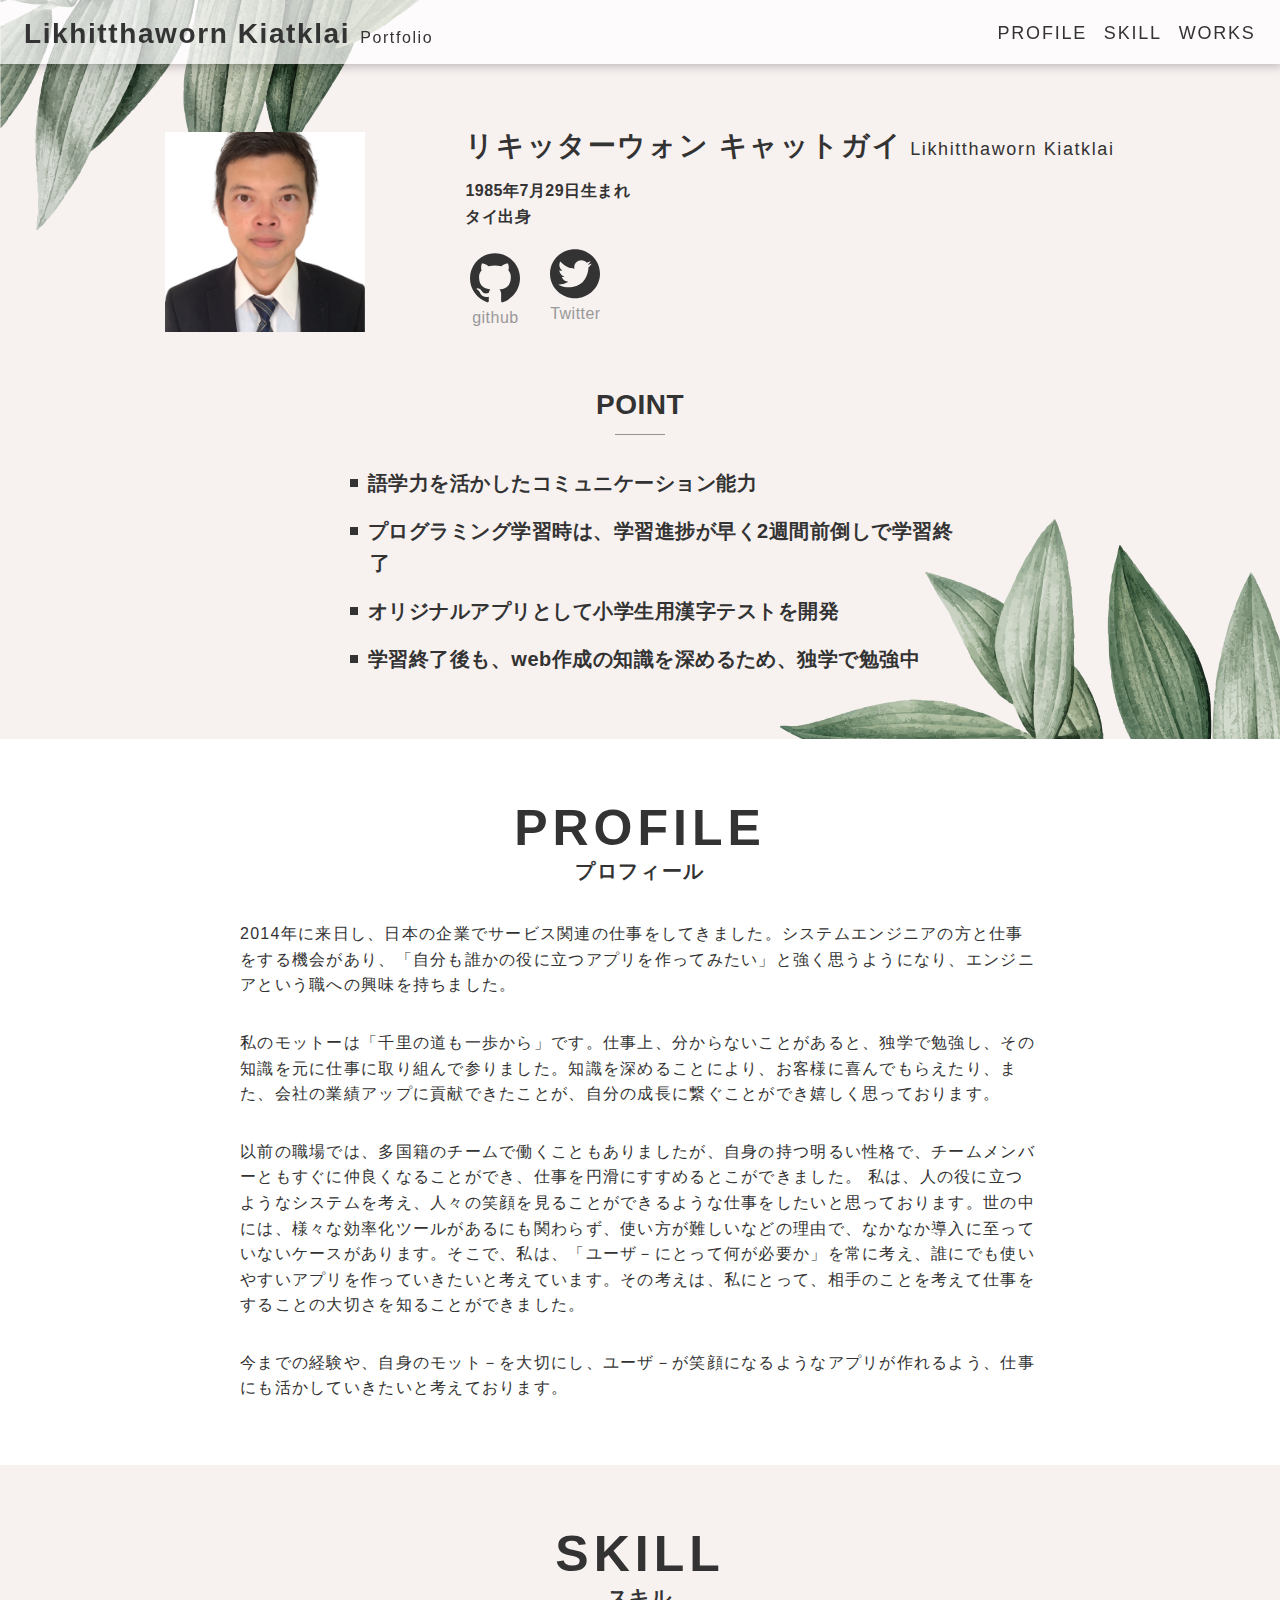
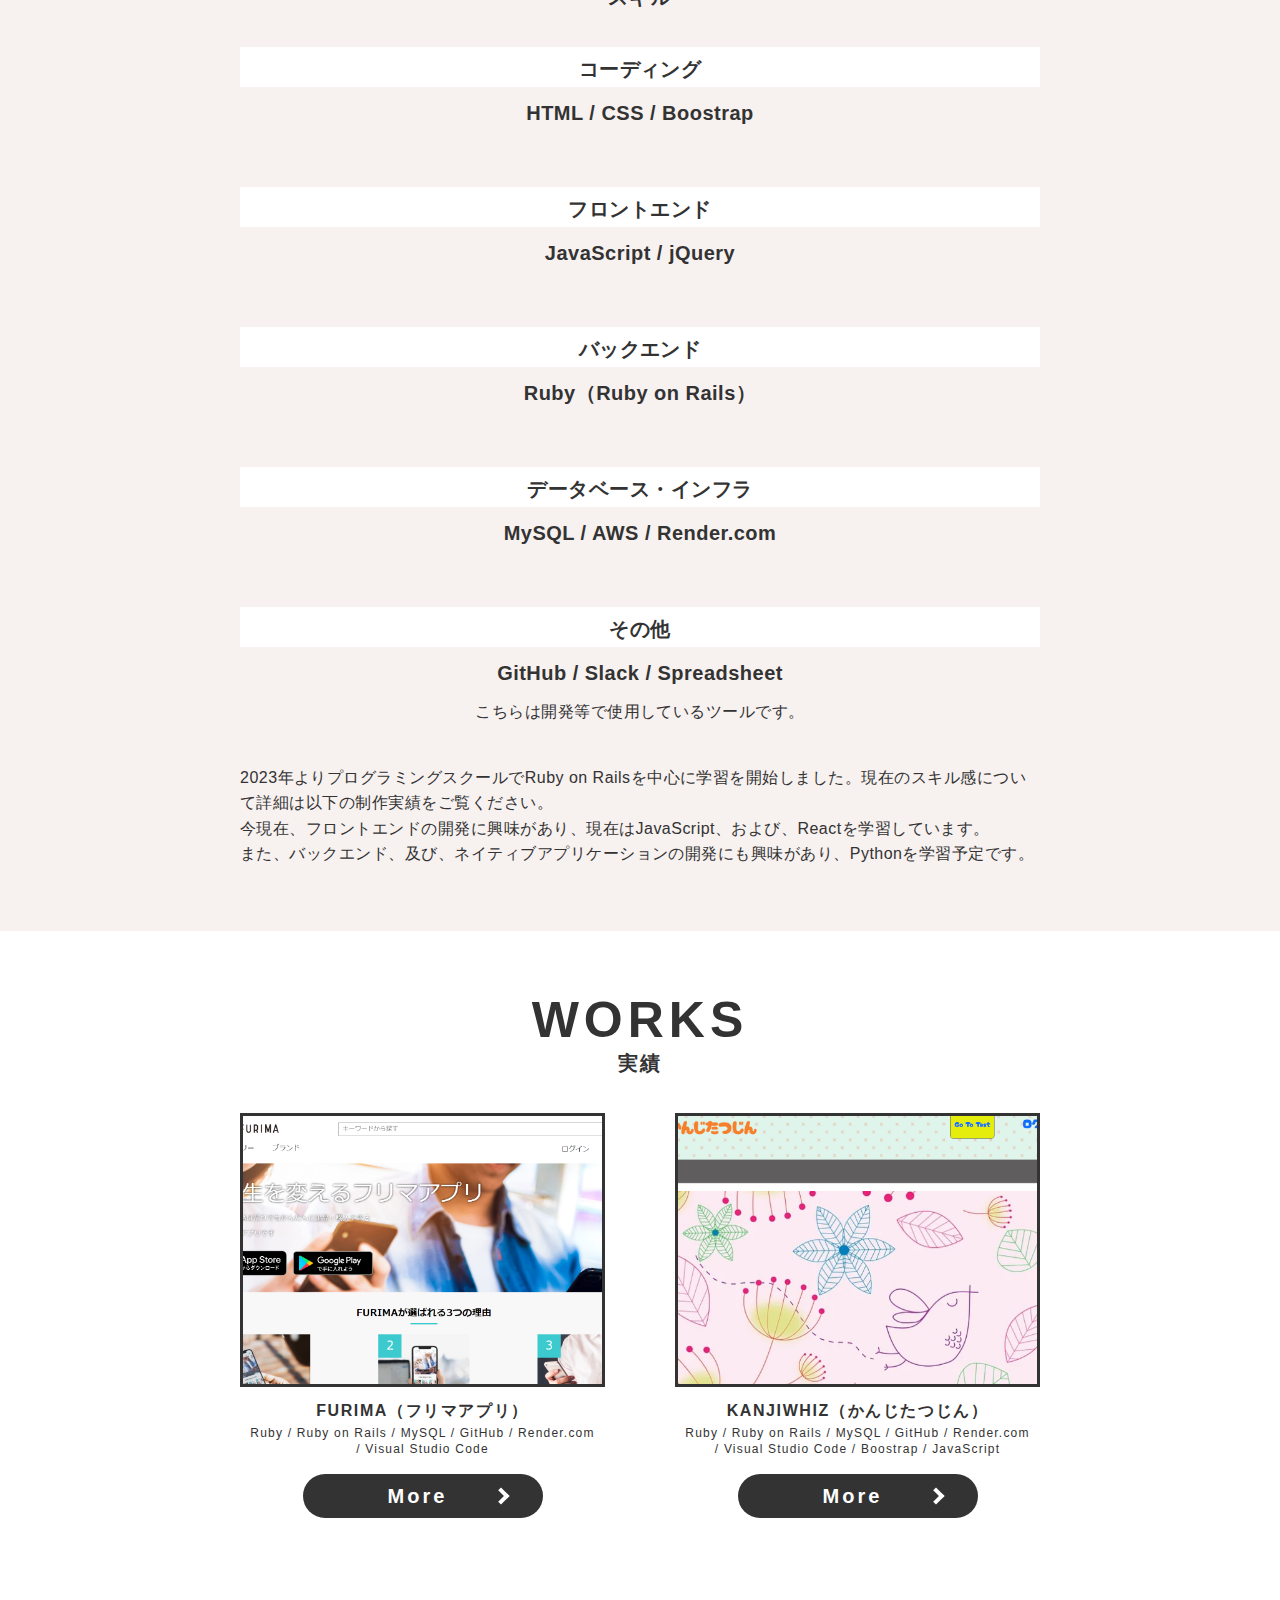
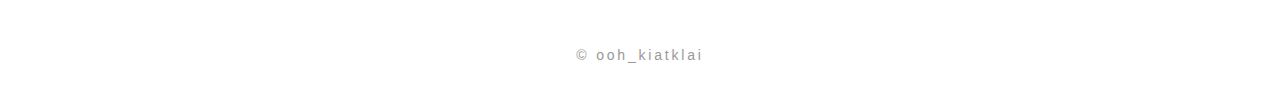
==== index.html @ 76242b97 "内容修正" ====
<!DOCTYPE html>
<html>
  <head>
    <meta charset="utf-8">
    <title>ポートフォリオサイト</title>
    <meta name="viewport" content="width=device-width, initial-scale=1.0">
    <link rel="stylesheet" href="css/style.css"/>
  </head>
  <body>
    <header id="header" class="header">
      <div class="header__logo">
          <h1>
            <a href="index.html">
              <span class="header__logo-title">Likhitthaworn Kiatklai</span>
              <span class="header__logo-sub">Portfolio</span>
            </a>
          </h1>
        </div>
        <div class="header__hamburger">
          <i></i>
        </div>
        <nav class="header__gnav">
          <ul class="header__gnav-list">
            <li class="header__gnav-item"><a href="#a-profile">PROFILE</a></li>
            <li class="header__gnav-item"><a href="#a-skill">SKILL</a></li>
            <li class="header__gnav-item"><a href="#a-works">WORKS</a></li>
          </ul>
        </nav>
    </header>
    <main>
      <div class="firstview firstview-bg">
        <div class="firstview__inner">
          <div class="firstview__main">
            <div class="firstview__main-pict obj-fit-img"> 
              <img src="./images/resumepic.JPG" height="650px">
            </div>
            <div class="firstview__info">
              <h2>
                <span class="firstview__info-name">リキッターウォン キャットガイ</span>
                <span class="firstview__info-name-sm">Likhitthaworn Kiatklai</span>
              </h2>
              <ul class="firstview__info-origin-list">
                <li class="firstview__info-origin-item">1985年7月29日生まれ</li>
                <li class="firstview__info-origin-item">タイ出身</li>
              </ul>
              <ul class="firstview__info-account-list">
                <li class="firstview__info-account-item">
                  <a href="https://github.com/kiatklai" target="_blank">
                    <img src="./images/icon-firstview-info-github.svg" class="firstview__info-account-pict">
                    <span  class="firstview__info-account-name">github</span>
                  </a>
                </li>
                <li class="firstview__info-account-item">
                  <a href="https://twitter.com/ooh_kiatklai" target="_blank">
                    <img src="./images/icon-firstview-info-twitter.svg" class="firstview__info-account-pict">
                    <span  class="firstview__info-account-name">Twitter</span>
                  </a>
                </li>
              </ul>
            </div>
          </div>
          <div class="firstview__point">
            <div class="firstview__point-heading">
              <h3>POINT</h3>
            </div>
            <ul class="firstview__point-list">
              <li class="firstview__point-item">語学力を活かしたコミュニケーション能力</li>
              <li class="firstview__point-item">プログラミング学習時は、学習進捗が早く2週間前倒しで学習終了</li>
              <li class="firstview__point-item">オリジナルアプリとして小学生用漢字テストを開発</li>
              <li class="firstview__point-item">学習終了後も、web作成の知識を深めるため、独学で勉強中</li>
            </ul>
          </div>
        </div>
      </div>
      <section id="a-profile" class="profile">
        <div class="section-inner">
          <div class="heading">
            <h2>PROFILE<span>プロフィール</span></h2>
          </div>
          <div class="contents">
            <div class="profile__text-area">
              <p>
                2014年に来日し、日本の企業でサービス関連の仕事をしてきました。システムエンジニアの方と仕事をする機会があり、「自分も誰かの役に立つアプリを作ってみたい」と強く思うようになり、エンジニアという職への興味を持ちました。
              </p>
              <p> 
                私のモットーは「千里の道も一歩から」です。仕事上、分からないことがあると、独学で勉強し、その知識を元に仕事に取り組んで参りました。知識を深めることにより、お客様に喜んでもらえたり、また、会社の業績アップに貢献できたことが、自分の成長に繋ぐことができ嬉しく思っております。
              </p>
              <p>
                以前の職場では、多国籍のチームで働くこともありましたが、自身の持つ明るい性格で、チームメンバーともすぐに仲良くなることができ、仕事を円滑にすすめるとこができました。
                私は、人の役に立つようなシステムを考え、人々の笑顔を見ることができるような仕事をしたいと思っております。世の中には、様々な効率化ツールがあるにも関わらず、使い方が難しいなどの理由で、なかなか導入に至っていないケースがあります。そこで、私は、「ユーザ－にとって何が必要か」を常に考え、誰にでも使いやすいアプリを作っていきたいと考えています。その考えは、私にとって、相手のことを考えて仕事をすることの大切さを知ることができました。
              </p>
              <p>
                今までの経験や、自身のモット－を大切にし、ユーザ－が笑顔になるようなアプリが作れるよう、仕事にも活かしていきたいと考えております。
              </p>
            </div>
          </div>
        </div>
      </section>
      <section id="a-skill" class="skill">
        <div class="section-inner">
          <div class="heading">
            <h2>SKILL<span>スキル</span></h2>
          </div>
          <div class="contents">
            <ul class="skill__list">
              <li class="skill__item">
                <h3>コーディング</h3>
                <h4>HTML / CSS / Boostrap</h4>
              </li>
              <li class="skill__item">
                <h3>フロントエンド</h3>
                <h4>JavaScript / jQuery</h4>
              </li>
              <li class="skill__item">
                <h3>バックエンド</h3>
                <h4>Ruby（Ruby on Rails）</h4>
              </li>
              <li class="skill__item">
                <h3>データベース・インフラ</h3>
                <h4>MySQL / AWS / Render.com</h4>
              </li>
              <li class="skill__item">
                <h3>その他</h3>
                <h4>GitHub / Slack / Spreadsheet</h4>
                <p>
                  こちらは開発等で使用しているツールです。
                </p>
              </li>
            </ul>
          </div>
          <div class="skill__text-area">
            <p>
              2023年よりプログラミングスクールでRuby on Railsを中心に学習を開始しました。現在のスキル感について詳細は以下の制作実績をご覧ください。
              <br>
              今現在、フロントエンドの開発に興味があり、現在はJavaScript、および、Reactを学習しています。
              <br>
              また、バックエンド、及び、ネイティブアプリケーションの開発にも興味があり、Pythonを学習予定です。
            </p>
          </div>
        </div>
      </section>
      <section id="a-works" class="works">
        <div class="section-inner">
          <div class="heading">
            <h2>WORKS<span>実績</span></h2>
          </div>
          <div class="contents">
            <ul class="works__list">
              <li class="works__item">
                <div class="works__item-pict">
                  <a href="works/01.html" style="background-image:url('./images/furima.png');"></a>
                </div>
                <div class="works__item-text-block">
                  <h3>FURIMA（フリマアプリ）</h3>
                  <p>Ruby / Ruby on Rails / MySQL / GitHub / Render.com / Visual Studio Code </p>
                </div>
                <div class="works__item-btn-block">
                  <a href="works/01.html" class="button">More</a>
                </div>
              </li>
              <li class="works__item">
                <div class="works__item-pict">
                  <a href="works/02.html" style="background-image:url('./images/kanjiwhiz1.png');"></a>
                </div>
                <div class="works__item-text-block">
                  <h3>KANJIWHIZ（かんじたつじん）</h3>
                  <p>Ruby / Ruby on Rails / MySQL / GitHub / Render.com / Visual Studio Code / Boostrap / JavaScript</p>
                </div>
                <div class="works__item-btn-block">
                  <a href="works/02.html" class="button">More</a>
                </div>
              </li>
            </ul>
          </div>
        </div>
      </section>
    </main>
    <footer id="footer" class="footer"><p>&copy; ooh_kiatklai</p></footer>
    <script src="https://cdn.jsdelivr.net/npm/jquery@3/dist/jquery.min.js"></script>
    <script type="text/javascript" src="js/ofi.min.js"></script>
    <script type="text/javascript" src="js/script.js"></script>
  </body>
</html>
---- css/style.css ----
html,body,div,span,applet,object,iframe,h1,h2,h3,h4,h5,h6,p,blockquote,pre,a,abbr,acronym,address,big,cite,code,del,dfn,em,img,ins,kbd,q,s,samp,small,strike,strong,sub,sup,tt,var,b,u,i,center,dl,dt,dd,ol,ul,li,fieldset,form,label,legend,table,caption,tbody,tfoot,thead,tr,th,td,article,aside,canvas,details,embed,figure,figcaption,footer,header,hgroup,menu,nav,output,ruby,section,summary,time,mark,audio,video{margin:0;padding:0;border:0;font-size:100%;font:inherit;vertical-align:baseline}article,aside,details,figcaption,figure,footer,header,hgroup,menu,nav,section{display:block}body{line-height:1}ol,ul{list-style:none}blockquote,q{quotes:none}blockquote:before,blockquote:after,q:before,q:after{content:'';content:none}table{border-collapse:collapse;border-spacing:0}*,::before,::after{-webkit-box-sizing:border-box;box-sizing:border-box;background-repeat:no-repeat}::before,::after{text-decoration:inherit;vertical-align:inherit}html{cursor:default;line-height:1.5;-moz-tab-size:4;-o-tab-size:4;tab-size:4;-webkit-tap-highlight-color:transparent;-ms-text-size-adjust:100%;-webkit-text-size-adjust:100%;word-break:break-word}body{margin:0}h1{font-size:2em;margin:0.67em 0}dl dl,dl ol,dl ul,ol dl,ul dl{margin:0}ol ol,ol ul,ul ol,ul ul{margin:0}hr{color:inherit;height:0;overflow:visible}main{display:block}nav ol,nav ul{list-style:none;padding:0}pre{font-family:monospace, monospace;font-size:1em;overflow:auto;-ms-overflow-style:scrollbar}a{background-color:transparent}abbr[title]{text-decoration:underline;-webkit-text-decoration:underline dotted;text-decoration:underline dotted}b,strong{font-weight:bolder}code,kbd,samp{font-family:monospace, monospace;font-size:1em}small{font-size:80%}audio,canvas,iframe,img,svg,video{vertical-align:middle}audio,video{display:inline-block}audio:not([controls]){display:none;height:0}iframe{border-style:none}img{border-style:none}svg:not([fill]){fill:currentColor}svg:not(:root){overflow:hidden}table{border-collapse:collapse;border-color:inherit;text-indent:0}button,input,select{margin:0}button{overflow:visible;text-transform:none}button,[type="button"],[type="reset"],[type="submit"]{-webkit-appearance:button}fieldset{border:1px solid #a0a0a0;padding:0.35em 0.75em 0.625em}input{overflow:visible}legend{color:inherit;display:table;max-width:100%;white-space:normal}progress{display:inline-block;vertical-align:baseline}select{text-transform:none}textarea{margin:0;overflow:auto;resize:vertical;resize:block}[type="checkbox"],[type="radio"]{padding:0}[type="search"]{-webkit-appearance:textfield;outline-offset:-2px}::-webkit-inner-spin-button,::-webkit-outer-spin-button{height:auto}::-webkit-input-placeholder{color:inherit;opacity:0.54}::-webkit-search-decoration{-webkit-appearance:none}::-webkit-file-upload-button{-webkit-appearance:button;font:inherit}::-moz-focus-inner{border-style:none;padding:0}:-moz-focusring{outline:1px dotted ButtonText}:-moz-ui-invalid{box-shadow:none}details{display:block}dialog{background-color:white;border:solid;color:black;display:block;height:-moz-fit-content;height:-webkit-fit-content;height:fit-content;left:0;margin:auto;padding:1em;position:absolute;right:0;width:-moz-fit-content;width:-webkit-fit-content;width:fit-content}dialog:not([open]){display:none}summary{display:list-item}canvas{display:inline-block}template{display:none}a,area,button,input,label,select,summary,textarea,[tabindex]{-ms-touch-action:manipulation}[hidden]{display:none}[aria-busy="true"]{cursor:progress}[aria-controls]{cursor:pointer}[aria-disabled="true"],[disabled]{cursor:not-allowed}[aria-hidden="false"][hidden]{display:initial}[aria-hidden="false"][hidden]:not(:focus){clip:rect(0, 0, 0, 0);position:absolute}html{text-rendering:optimizeLegibility;height:100%;-webkit-box-sizing:border-box;box-sizing:border-box;font-size:62.5%}body{font-family:"Avenir","ヒラギノ角ゴ Pro","Hiragino Kaku Gothic Pro","Meiryo UI","メイリオ",Meiryo,"ＭＳ Ｐゴシック","MS PGothic",sans-serif;font-size:1.6rem;font-weight:400;line-height:1.4;letter-spacing:.03em;color:#333}a{text-decoration:underline;color:#333;-webkit-transition:.2s;transition:.2s}a:hover,a:active,a:focus{text-decoration:none}img{width:100%}img[src*="_pc"]{display:block;width:100%}@media screen and (max-width: 599px){img[src*="_pc"]{display:none}}img[src*="_sp"]{display:none}@media screen and (max-width: 599px){img[src*="_sp"]{display:block;width:100%}}.show-pc{display:block !important}@media screen and (max-width: 599px){.show-pc{display:none !important}}.show-sp{display:none !important}@media screen and (max-width: 599px){.show-sp{display:block !important}}section{padding:64px 3%}@media screen and (max-width: 599px){section{padding:40px 5%}}section:nth-of-type(2n){background-color:#F7F1F0}.section-inner{width:100%;max-width:800px;margin:0 auto}.heading h2{font-size:5rem;font-weight:800;text-align:center;letter-spacing:.1em;line-height:1}@media screen and (max-width: 599px){.heading h2{font-size:3rem}}.heading h2 span{display:block;margin:8px 0 0 0;font-size:2rem;letter-spacing:.08em;line-height:1}@media screen and (max-width: 599px){.heading h2 span{font-size:1.2rem}}.contents{margin:40px 0 0 0}@media screen and (max-width: 599px){.contents{margin:24px 0 0 0}}.bg-primary-color{background-color:#F7F1F0}.button{display:inline-block;position:relative;width:100%;max-width:240px;margin:0 auto;padding:.6em 3em .6em 2.5em;background:#333;border:0;border-radius:100px;text-align:center;color:#fff;font-size:2rem;font-weight:700;letter-spacing:.15em;line-height:1;text-decoration:none;-webkit-transition:.2s;transition:.2s;cursor:pointer}@media screen and (max-width: 767px){.button{padding:.6em 3em .6em 2.5em}}.button:after{content:"";position:absolute;top:50%;right:1.8em;width:.6em;height:.6em;border-top:4px solid #fff;border-right:4px solid #fff;-webkit-transition:.2s;transition:.2s;-webkit-transform:translateY(-50%) rotate(45deg);-ms-transform:translateY(-50%) rotate(45deg);transform:translateY(-50%) rotate(45deg)}.button:hover{opacity:.8}.button:hover:after{right:1.6em}.obj-fit-img img{font-family:"object-fit:cover";-o-object-fit:cover;object-fit:cover}.header{position:fixed;width:100%;padding:20px 24px 16px;background:rgba(255,255,255,0.7);-webkit-box-shadow:2px 2px 10px rgba(0,0,0,0.25);box-shadow:2px 2px 10px rgba(0,0,0,0.25);z-index:100;display:-webkit-box;display:-ms-flexbox;display:flex;-webkit-box-pack:justify;-ms-flex-pack:justify;justify-content:space-between;-webkit-box-align:center;-ms-flex-align:center;align-items:center}.header__logo h1{font-size:1.6rem;font-weight:400;letter-spacing:.1em;line-height:1;margin:0}.header__logo h1 a{text-decoration:none;-webkit-transition:.2s;transition:.2s}.header__logo h1 a:hover{opacity:.8}.header__logo-title{font-size:2.8rem;font-weight:900}@media screen and (max-width: 599px){.header__logo-title{font-size:2.4rem}}.header__logo-sub{margin:0 0 0 4px}@media screen and (max-width: 599px){.header__logo-sub{font-size:1.4rem}}@media screen and (max-width: 599px){.header__gnav{position:absolute;top:0;left:50%;-webkit-transform:translateX(-50%);-ms-transform:translateX(-50%);transform:translateX(-50%);width:100vw;height:100vh;background:#fff;z-index:110;opacity:0;-webkit-transition:visibility 0.5s, opacity 0.5s;transition:visibility 0.5s, opacity 0.5s;visibility:hidden}}.header__gnav-list{display:-webkit-box;display:-ms-flexbox;display:flex}@media screen and (max-width: 599px){.header__gnav-list{-ms-flex-wrap:wrap;flex-wrap:wrap}}@media screen and (max-width: 599px){.header__gnav-item{width:100%;margin:80px 0 0 0;padding:24px 0;text-align:center}}.header__gnav-item+.header__gnav-item{margin:0 0 0 16px}@media screen and (max-width: 599px){.header__gnav-item+.header__gnav-item{margin:0}}.header__gnav-item a{position:relative;font-size:1.8rem;letter-spacing:.1em;text-decoration:none;padding:0 .02em}@media screen and (max-width: 599px){.header__gnav-item a{display:block;font-size:2.4rem;letter-spacing:.15em}}.header__gnav-item a:before{content:'';position:absolute;left:0;bottom:-2px;width:0%;height:1px;background:#333;z-index:-1;-webkit-transition:all .3s;transition:all .3s}@media screen and (max-width: 599px){.header__gnav-item a:before{content:none}}.header__gnav-item a:hover:before{width:100%}.header .header__hamburger{display:none}@media screen and (max-width: 599px){.header .header__hamburger{z-index:100;position:relative;display:block;height:32px;width:32px;z-index:150}}.header .header__hamburger:hover{cursor:pointer}.header .header__hamburger>i{position:absolute;width:100%;height:3px;top:50%;left:50%;background-color:#333;pointer-events:auto;-webkit-transform:translateX(-50%) translateY(-50%);-ms-transform:translateX(-50%) translateY(-50%);transform:translateX(-50%) translateY(-50%)}.header .header__hamburger>i:before,.header .header__hamburger>i:after{position:absolute;display:block;width:100%;height:3px;left:50%;background-color:#333;content:"";-webkit-transition:-webkit-transform 0.35s;transition:-webkit-transform 0.35s;transition:transform 0.35s;transition:transform 0.35s, -webkit-transform 0.35s;-webkit-transform-origin:50% 50%;-ms-transform-origin:50% 50%;transform-origin:50% 50%}.header .header__hamburger>i:before{-webkit-transform:translate(-50%, -12px);-ms-transform:translate(-50%, -12px);transform:translate(-50%, -12px)}.header .header__hamburger>i:after{-webkit-transform:translate(-50%, 12px);-ms-transform:translate(-50%, 12px);transform:translate(-50%, 12px)}.header .header__hamburger.is-active>i{background-color:transparent}.header .header__hamburger.is-active>i:before{-webkit-transform:translate(-50%, -50%) rotate(45deg);-ms-transform:translate(-50%, -50%) rotate(45deg);transform:translate(-50%, -50%) rotate(45deg)}.header .header__hamburger.is-active>i:after{-webkit-transform:translate(-50%, -50%) rotate(-45deg);-ms-transform:translate(-50%, -50%) rotate(-45deg);transform:translate(-50%, -50%) rotate(-45deg)}@media screen and (max-width: 599px){.header .header__hamburger.is-active ~ .header__gnav{display:block;visibility:visible;opacity:1}}.footer{padding:0 5% 40px;color:#999;font-size:1.4rem;text-align:center;letter-spacing:.2em}@media screen and (max-width: 767px){.footer{padding:24px 5% 24px}}.firstview{padding:132px 5% 64px;background:#F7F1F0;overflow:hidden}@media screen and (max-width: 599px){.firstview{padding:132px 5% 80px}}.firstview-bg{position:relative;background:#F7F1F0;background-repeat:no-repeat, no-repeat;background-size:cover}.firstview-bg:before{content:"";position:absolute;width:500px;height:230px;background:url("../images/bg-firstview-left_pc.png") no-repeat border-box left top/contain;top:0;left:0}@media screen and (max-width: 599px){.firstview-bg:before{width:240px;height:140px;background:url("../images/bg-firstview-left_sp.png") no-repeat border-box left top/contain}}.firstview-bg:after{content:"";position:absolute;width:500px;height:220px;background:url("../images/bg-firstview-right_pc.png") no-repeat border-box right bottom/contain;bottom:0;right:0}@media screen and (max-width: 599px){.firstview-bg:after{width:200px;height:100px;background:url("../images/bg-firstview-right_sp.png") no-repeat border-box right bottom/contain}}.firstview__inner{position:relative;margin:0 auto;z-index:50}.firstview__main{display:-webkit-box;display:-ms-flexbox;display:flex;-webkit-box-pack:center;-ms-flex-pack:center;justify-content:center}@media screen and (max-width: 599px){.firstview__main{-webkit-box-orient:vertical;-webkit-box-direction:normal;-ms-flex-direction:column;flex-direction:column;-webkit-box-align:center;-ms-flex-align:center;align-items:center}}.firstview__main-pict img{width:200px;height:200px}@media screen and (max-width: 599px){.firstview__main-pict img{width:140px;height:140px}}.firstview__info{display:-webkit-box;display:-ms-flexbox;display:flex;-webkit-box-orient:vertical;-webkit-box-direction:normal;-ms-flex-direction:column;flex-direction:column;-webkit-box-pack:center;-ms-flex-pack:center;justify-content:center;margin:0 0 30px 100px}@media screen and (max-width: 1024px){.firstview__info{margin:0 0 30px 40px}}@media screen and (max-width: 599px){.firstview__info{margin:24px 0 0 0}}.firstview__info h2{display:-webkit-box;display:-ms-flexbox;display:flex;-webkit-box-align:baseline;-ms-flex-align:baseline;align-items:baseline;letter-spacing:.1em;line-height:1;margin:0}@media screen and (max-width: 767px){.firstview__info h2{-ms-flex-wrap:wrap;flex-wrap:wrap}}@media screen and (max-width: 599px){.firstview__info h2{text-align:center}}.firstview__info-name{font-size:2.8rem;font-weight:900}@media screen and (max-width: 599px){.firstview__info-name{font-size:2.6rem;width:100%}}.firstview__info-name-sm{margin:0 0 0 8px;font-size:1.8rem;font-weight:300}@media screen and (max-width: 767px){.firstview__info-name-sm{width:100%;margin:8px 0 0 0;text-align:left}}@media screen and (max-width: 599px){.firstview__info-name-sm{text-align:center;letter-spacing:.08em}}.firstview__info-origin-list{margin:16px 0 0 0}@media screen and (max-width: 599px){.firstview__info-origin-list{text-align:center}}.firstview__info-origin-item{margin:4px 0 0 0;font-weight:700}.firstview__info-account-list{display:-webkit-box;display:-ms-flexbox;display:flex;margin:20px 0 0 0}@media screen and (max-width: 599px){.firstview__info-account-list{-webkit-box-pack:center;-ms-flex-pack:center;justify-content:center}}.firstview__info-account-item{max-width:60px;margin:4px 0 0 0;text-align:center}.firstview__info-account-item+.firstview__info-account-item{margin:0 0 0 20px}@media screen and (max-width: 599px){.firstview__info-account-item+.firstview__info-account-item{margin:0 0 0 16px}}.firstview__info-account-item a{display:block;-webkit-transition:.2s;transition:.2s}.firstview__info-account-item a:hover{opacity:.8}.firstview__info-account-item a .firstview__info-account-pict{max-width:50px}.firstview__info-account-item a .firstview__info-account-name{display:inline-block;margin:4px 0 0 0;color:#999}.firstview__point{max-width:640px;margin:32px auto 0}.firstview__point-heading{text-align:center}.firstview__point-heading h3{position:relative;font-size:2.8rem;font-weight:800;line-height:1;padding:0 0 16px 0}.firstview__point-heading h3:before{content:"";position:absolute;left:50%;bottom:0;display:inline-block;width:50px;height:1px;-webkit-transform:translate(-50%);-ms-transform:translate(-50%);transform:translate(-50%);background-color:#333;opacity:.5}.firstview__point-list{display:-webkit-box;display:-ms-flexbox;display:flex;-webkit-box-orient:vertical;-webkit-box-direction:normal;-ms-flex-direction:column;flex-direction:column;margin:32px 0 0 30px}@media screen and (max-width: 599px){.firstview__point-list{margin:16px 0 0 0}}.firstview__point-item{width:auto;padding-left:1em;text-indent:-1em;font-size:2rem;font-weight:700;line-height:1.6;text-shadow:1px 0 0 #F7F1F0,1px 1px 0 #F7F1F0,0 1px 0 #F7F1F0,-1px 1px 0 #F7F1F0,-1px 0 0 #F7F1F0,-1px -1px 0 #F7F1F0,0 -1px 0 #F7F1F0,1px -1px 0 #F7F1F0}@media screen and (max-width: 599px){.firstview__point-item{font-size:1.8rem}}.firstview__point-item+.firstview__point-item{margin:16px 0 0 0}@media screen and (max-width: 599px){.firstview__point-item+.firstview__point-item{margin:8px 0 0 0}}.firstview__point-item::before{content:"";width:8px;height:8px;display:inline-block;background-color:#333;position:relative;top:-3px;margin-right:10px}.profile__text-area p{font-weight:400;line-height:1.6;letter-spacing:.08em}.profile__text-area p+p{margin:32px 0 0 0}@media screen and (max-width: 599px){.profile__text-area p+p{margin:16px 0 0 0}}.skill__item{text-align:center}.skill__item+.skill__item{margin:64px 0 0 0}@media screen and (max-width: 599px){.skill__item+.skill__item{margin:32px 0 0 0}}.skill__item h3{padding:12px 3% 8px;background-color:#fff;font-size:2rem;line-height:1;font-weight:700}@media screen and (max-width: 599px){.skill__item h3{font-size:1.8rem}}.skill__item h4{margin:16px 0 0 0;font-size:2rem;line-height:1;font-weight:700}@media screen and (max-width: 599px){.skill__item h4{margin:20px 0 0 0}}.skill__item p{margin:16px 0 0 0;line-height:1.6}@media screen and (max-width: 599px){.skill__item p{margin:12px 0 0 0;padding:0 3%;font-size:1.4rem}}.skill__item p+P{margin:4px 0 0 0}.skill__text-area{margin:40px 0 0 0}@media screen and (max-width: 599px){.skill__text-area{margin:24px 0 0 0}}.skill__text-area p{line-height:1.6}@media screen and (max-width: 599px){.skill__text-area p{font-size:1.5rem}}.skill__text-area p+p{margin:24px 0 0 0}@media screen and (max-width: 599px){.skill__text-area p+p{margin:8px 0 0 0}}.works__list{display:-webkit-box;display:-ms-flexbox;display:flex;-ms-flex-wrap:wrap;flex-wrap:wrap}.works__item{width:calc(1 / 2 * 100% - 35px);margin:0 0 64px 0}@media screen and (max-width: 1024px){.works__item{width:calc(1 / 2 * 100% - 20px);margin:0 0 40px 0}}@media screen and (max-width: 767px){.works__item{width:calc(1 / 2 * 100% - 12px)}}@media screen and (max-width: 599px){.works__item{width:100%;margin:0}}.works__item:nth-child(2n){margin:0 0 0 70px}@media screen and (max-width: 1024px){.works__item:nth-child(2n){margin:0 0 0 40px}}@media screen and (max-width: 767px){.works__item:nth-child(2n){margin:0 0 0 24px}}@media screen and (max-width: 599px){.works__item+.works__item{margin:48px 0 0 0}}.works__item-pict{border:3px solid #333;overflow:hidden}.works__item-pict a{display:block;padding:calc(272 / 365 * 100% / 2);background:no-repeat;background-size:cover;background-position:center}.works__item-pict a img{padding:100%;-webkit-transition:.2s;transition:.2s}.works__item-pict a:hover{-webkit-transform:scale(1.1, 1.1);-ms-transform:scale(1.1, 1.1);transform:scale(1.1, 1.1)}.works__item-pict a:hover img{-webkit-transform:scale(1.1, 1.1);-ms-transform:scale(1.1, 1.1);transform:scale(1.1, 1.1)}.works__item-text-block{text-align:center;margin:12px 0 0 0;padding:0 .5em}.works__item-text-block h3{font-size:1.6rem;font-weight:700;letter-spacing:0.1em;line-height:1.5}@media screen and (max-width: 599px){.works__item-text-block h3{font-size:2rem}}.works__item-text-block p{margin:2px 0 0 0;font-size:1.2rem;letter-spacing:.1em}@media screen and (max-width: 599px){.works__item-text-block p{font-size:1.4rem}}.works__item-btn-block{display:-webkit-box;display:-ms-flexbox;display:flex;-webkit-box-pack:center;-ms-flex-pack:center;justify-content:center;margin:16px 0 0 0}.p-work-firstview .section-inner{padding:64px 0 0}@media screen and (max-width: 599px){.p-work-firstview .section-inner{padding:80px 0 0}}.p-work-firstview h2{padding:14px 16px 8px;background:#F7F1F0;font-size:3.2rem;font-weight:800;text-align:center;letter-spacing:.1em}@media screen and (max-width: 599px){.p-work-firstview h2{font-size:2.6rem}}.p-work-firstview__pict{margin:20px 0 0 0;border:3px solid #333}.p-work-firstview__text-area{margin:24px 0 0 0;text-align:center}@media screen and (max-width: 599px){.p-work-firstview__text-area{margin:16px 0 0 0}}.p-work-firstview__text-area h3{font-size:2.6rem;font-weight:700;line-height:1.6}.p-work-firstview__text{margin:6px 0 0 0;line-height:1.6}.p-work-firstview__text-link{display:-webkit-box;display:-ms-flexbox;display:flex;-webkit-box-pack:center;-ms-flex-pack:center;justify-content:center;-webkit-box-align:start;-ms-flex-align:start;align-items:flex-start;margin:8px 0 0 0}.p-work-firstview__text-link:before{content:"";display:inline-block;width:20px;height:20px;background-image:url("../images/icon-firstview-info-github.svg");background-size:contain;vertical-align:bottom;margin:0 8px 0 0}.p-work-summary__item{text-align:center}.p-work-summary__item+.p-work-summary__item{margin:64px 0 0 0}@media screen and (max-width: 599px){.p-work-summary__item+.p-work-summary__item{margin:32px 0 0 0}}.p-work-summary__item h3{padding:12px 3% 8px;font-size:2.6rem;line-height:1;font-weight:700;background-color:#fff}@media screen and (max-width: 599px){.p-work-summary__item h3{font-size:2.2rem}}.p-work-summary__item h4{margin:32px 0 0 0;font-size:2rem;line-height:1;font-weight:700}@media screen and (max-width: 599px){.p-work-summary__item h4{margin:20px 0 0 0;font-size:2rem}}.p-work-summary__item h4+.p-work-summary__item-table{margin:4px auto 0}@media screen and (max-width: 599px){.p-work-summary__item h4+.p-work-summary__item-table{margin:8px auto 0}}.p-work-summary__item-table{width:100%;max-width:600px;margin:25px auto 0}.p-work-summary__item-table+h4{margin:40px 0 0 0}@media screen and (max-width: 599px){.p-work-summary__item-table tr{display:-webkit-box;display:-ms-flexbox;display:flex;-ms-flex-wrap:wrap;flex-wrap:wrap}}.p-work-summary__item-table tr+tr{padding:15px 0 0}.p-work-summary__item-table th{width:calc(1 / 3 * 100%);padding:15px 0 10px;border-bottom:3px solid rgba(51,51,51,0.5);font-size:2rem;font-weight:700;text-align:center}@media screen and (max-width: 599px){.p-work-summary__item-table th{width:100%;padding:0;border-bottom:none;font-size:1.8rem}}.p-work-summary__item-table td{width:calc(2 / 3 * 100%);padding:0 0 0 60px;border-bottom:1px solid rgba(51,51,51,0.5);font-size:2rem;text-align:left}@media screen and (max-width: 599px){.p-work-summary__item-table td{width:100%;padding:4px 0 8px;font-size:1.6rem;text-align:center}}.p-work-summary__item-table td a{text-decoration-thickness:1px}.p-work-outline__text p+p{margin:16px 0 0 0}@media screen and (max-width: 599px){.p-work-outline__text p+p{margin:12px 0 0 0}}.p-work-about__item+.p-work-about__item{margin:52px 0 0 0}@media screen and (max-width: 599px){.p-work-about__item+.p-work-about__item{margin:32px 0 0 0}}.p-work-about__item h3{padding:12px 3% 8px;background-color:#fff;font-size:2.6rem;line-height:1;font-weight:700;text-align:center}@media screen and (max-width: 599px){.p-work-about__item h3{font-size:1.8rem}}.p-work-about__item-block{margin:24px 0 0 0;padding:0 16px 0}@media screen and (max-width: 599px){.p-work-about__item-block{margin:18px 0 0 0;padding:0 8px 0}}.p-work-about__item-block-2column{display:-webkit-box;display:-ms-flexbox;display:flex;-webkit-box-pack:center;-ms-flex-pack:center;justify-content:center;margin:36px 0 0 0}@media screen and (max-width: 599px){.p-work-about__item-block-2column{-ms-flex-wrap:wrap;flex-wrap:wrap}}.p-work-about__item-block-pict{max-width:300px;width:calc(3 / 11 * 100% + 100px)}@media screen and (max-width: 599px){.p-work-about__item-block-pict{max-width:160px;width:100%}}.p-work-about__item-block-text{width:calc(8 / 11 * 100% - 32px);margin:0 0 0 32px}@media screen and (max-width: 599px){.p-work-about__item-block-text{width:100%;margin:16px 0 0 0}}.p-work-about__item-block p{line-height:1.6}.p-work-about__item-block p+p{margin:16px 0 0 0}@media screen and (max-width: 599px){.p-work-about__item-block p+p{margin:8px 0 0 0}}.p-work-others__list{display:-webkit-box;display:-ms-flexbox;display:flex;-ms-flex-wrap:wrap;flex-wrap:wrap}.p-work-others__item{width:calc(1 / 2 * 100% - 35px);margin:0 0 64px 0}@media screen and (max-width: 1024px){.p-work-others__item{width:calc(1 / 2 * 100% - 20px);margin:0 0 40px 0}}@media screen and (max-width: 767px){.p-work-others__item{width:calc(1 / 2 * 100% - 12px)}}@media screen and (max-width: 599px){.p-work-others__item{width:100%;margin:0}}.p-work-others__item:nth-child(2n){margin:0 0 0 70px}@media screen and (max-width: 1024px){.p-work-others__item:nth-child(2n){margin:0 0 0 40px}}@media screen and (max-width: 767px){.p-work-others__item:nth-child(2n){margin:0 0 0 24px}}@media screen and (max-width: 599px){.p-work-others__item+.p-work-others__item{margin:48px 0 0 0}}.p-work-others__item-pict{border:3px solid #333;overflow:hidden}.p-work-others__item-pict a{display:block;padding:calc(272 / 365 * 100% / 2);background:no-repeat;background-size:cover;background-position:center}.p-work-others__item-pict a img{-webkit-transition:.2s;transition:.2s}.p-work-others__item-pict a:hover{-webkit-transform:scale(1.1, 1.1);-ms-transform:scale(1.1, 1.1);transform:scale(1.1, 1.1)}.p-work-others__item-pict a:hover img{-webkit-transform:scale(1.1, 1.1);-ms-transform:scale(1.1, 1.1);transform:scale(1.1, 1.1)}.p-work-others__item-text-block{text-align:center;margin:12px 0 0 0;padding:0 .5em}.p-work-others__item-text-block h3{font-size:1.6rem;font-weight:700;letter-spacing:0.1em;line-height:1.5}@media screen and (max-width: 599px){.p-work-others__item-text-block h3{font-size:2rem}}.p-work-others__item-text-block p{margin:2px 0 0 0;font-size:1.2rem;letter-spacing:.1em}@media screen and (max-width: 599px){.p-work-others__item-text-block p{font-size:1.4rem}}.p-work-others__item-btn-block{display:-webkit-box;display:-ms-flexbox;display:flex;-webkit-box-pack:center;-ms-flex-pack:center;justify-content:center;margin:16px 0 0 0}
/*# sourceMappingURL=style.css.map */
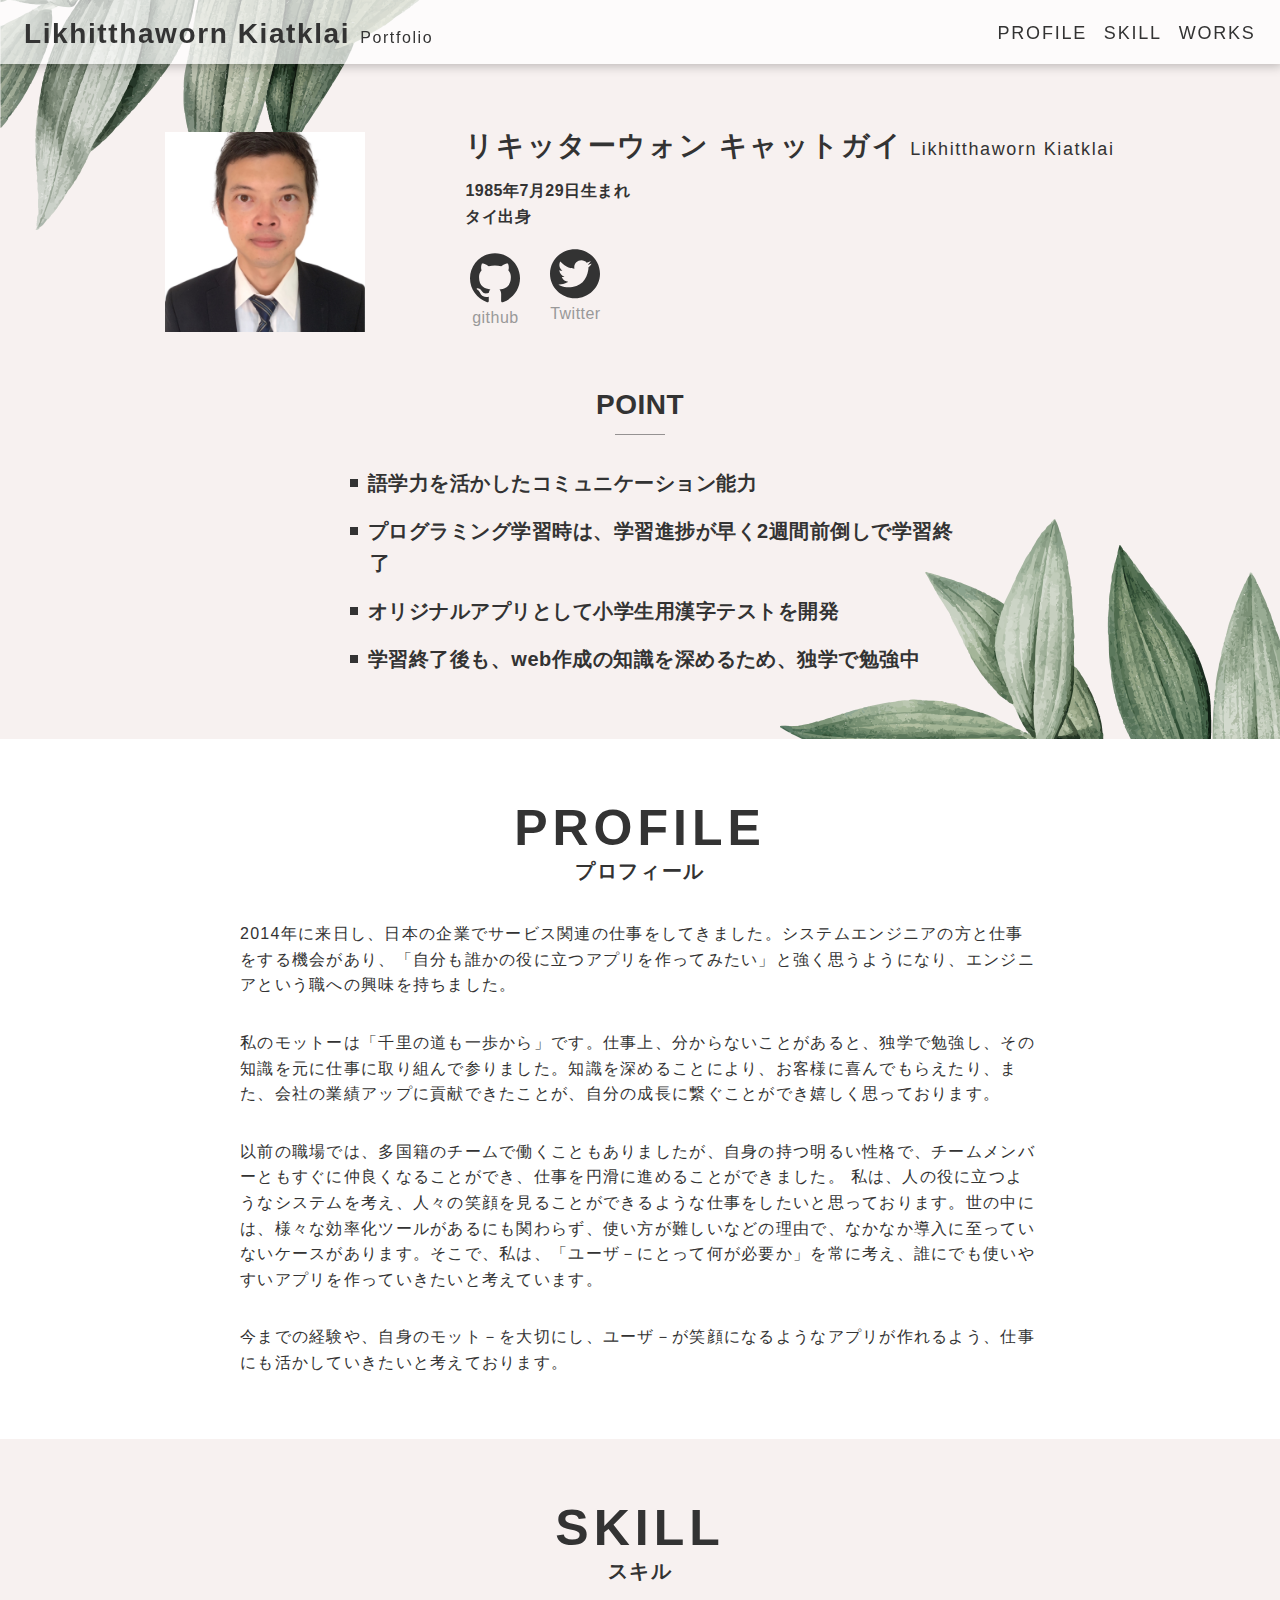
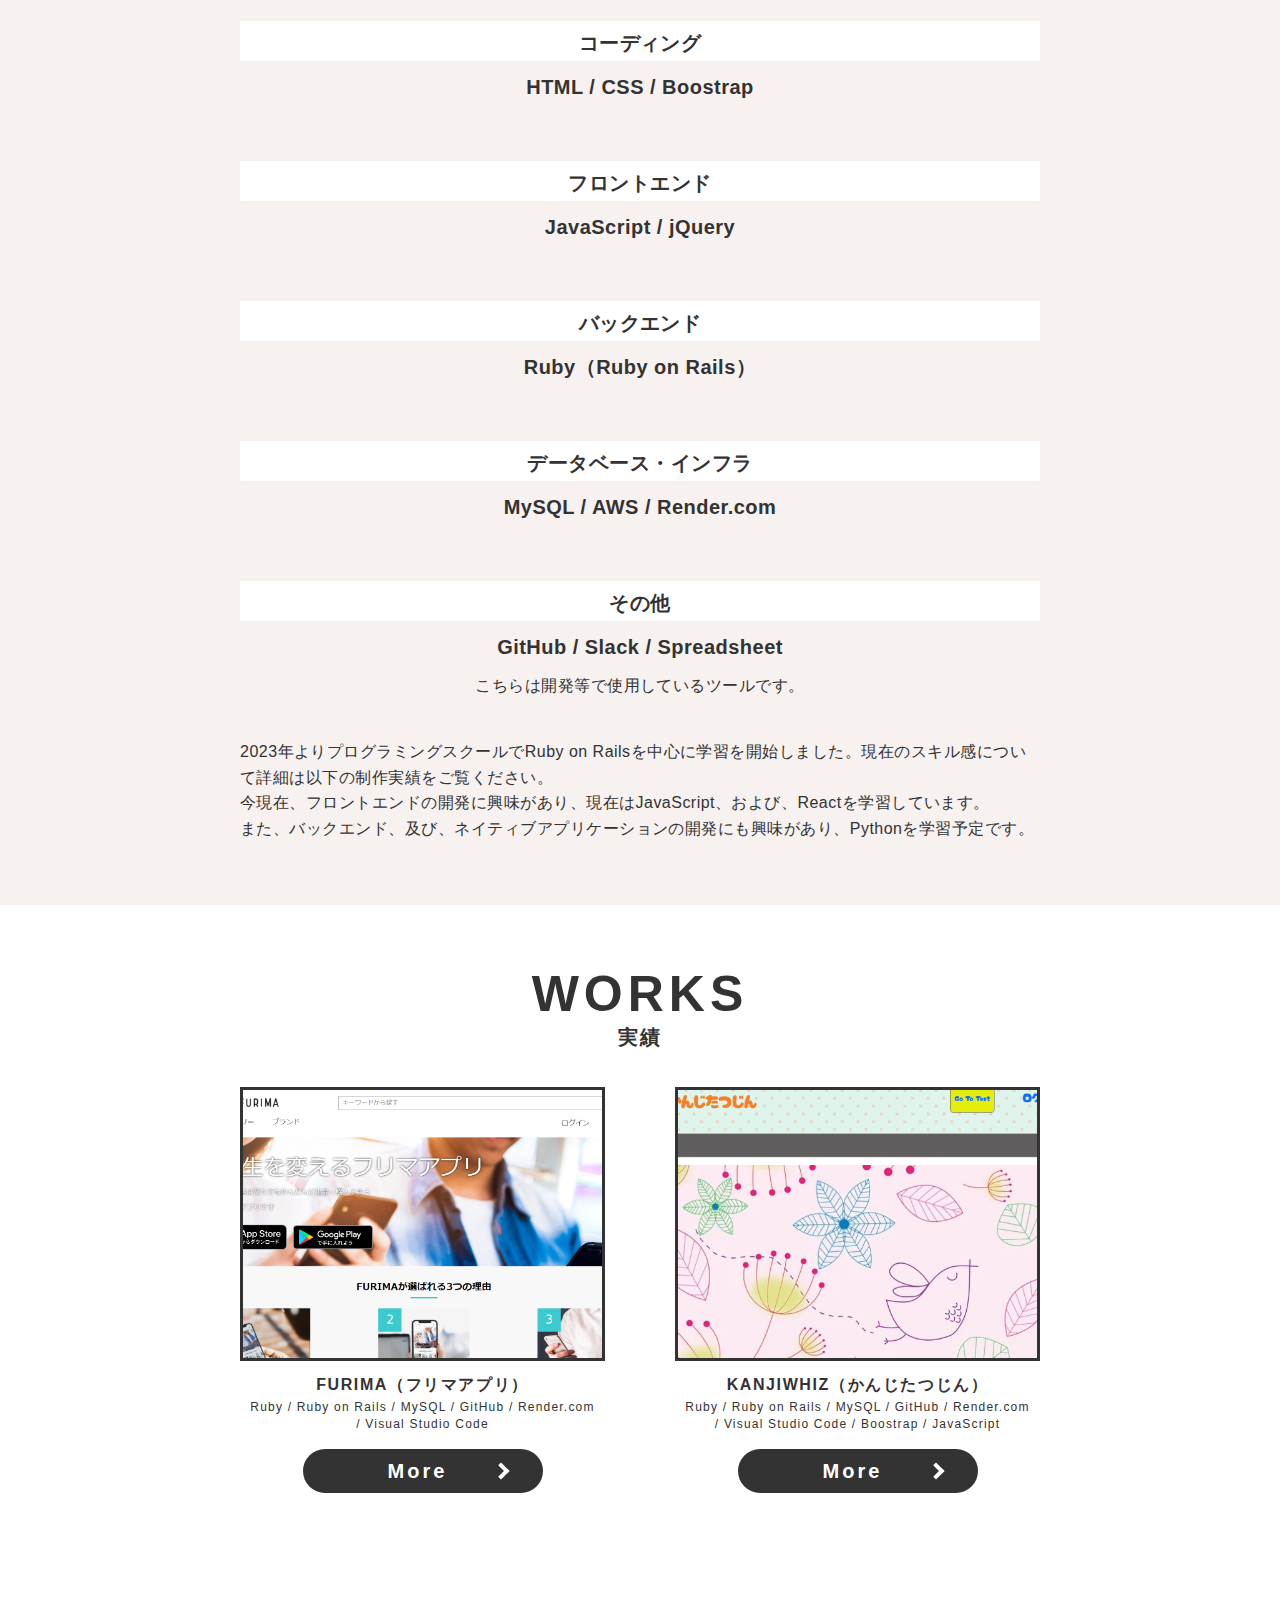
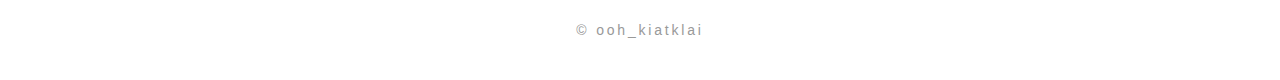
==== commit ae464934: "プロフィール内容修正" ====
--- a/index.html
+++ b/index.html
@@ -86,8 +86,8 @@
                 私のモットーは「千里の道も一歩から」です。仕事上、分からないことがあると、独学で勉強し、その知識を元に仕事に取り組んで参りました。知識を深めることにより、お客様に喜んでもらえたり、また、会社の業績アップに貢献できたことが、自分の成長に繋ぐことができ嬉しく思っております。
               </p>
               <p>
-                以前の職場では、多国籍のチームで働くこともありましたが、自身の持つ明るい性格で、チームメンバーともすぐに仲良くなることができ、仕事を円滑にすすめるとこができました。
-                私は、人の役に立つようなシステムを考え、人々の笑顔を見ることができるような仕事をしたいと思っております。世の中には、様々な効率化ツールがあるにも関わらず、使い方が難しいなどの理由で、なかなか導入に至っていないケースがあります。そこで、私は、「ユーザ－にとって何が必要か」を常に考え、誰にでも使いやすいアプリを作っていきたいと考えています。その考えは、私にとって、相手のことを考えて仕事をすることの大切さを知ることができました。
+                以前の職場では、多国籍のチームで働くこともありましたが、自身の持つ明るい性格で、チームメンバーともすぐに仲良くなることができ、仕事を円滑に進めることができました。
+                私は、人の役に立つようなシステムを考え、人々の笑顔を見ることができるような仕事をしたいと思っております。世の中には、様々な効率化ツールがあるにも関わらず、使い方が難しいなどの理由で、なかなか導入に至っていないケースがあります。そこで、私は、「ユーザ－にとって何が必要か」を常に考え、誰にでも使いやすいアプリを作っていきたいと考えています。
               </p>
               <p>
                 今までの経験や、自身のモット－を大切にし、ユーザ－が笑顔になるようなアプリが作れるよう、仕事にも活かしていきたいと考えております。
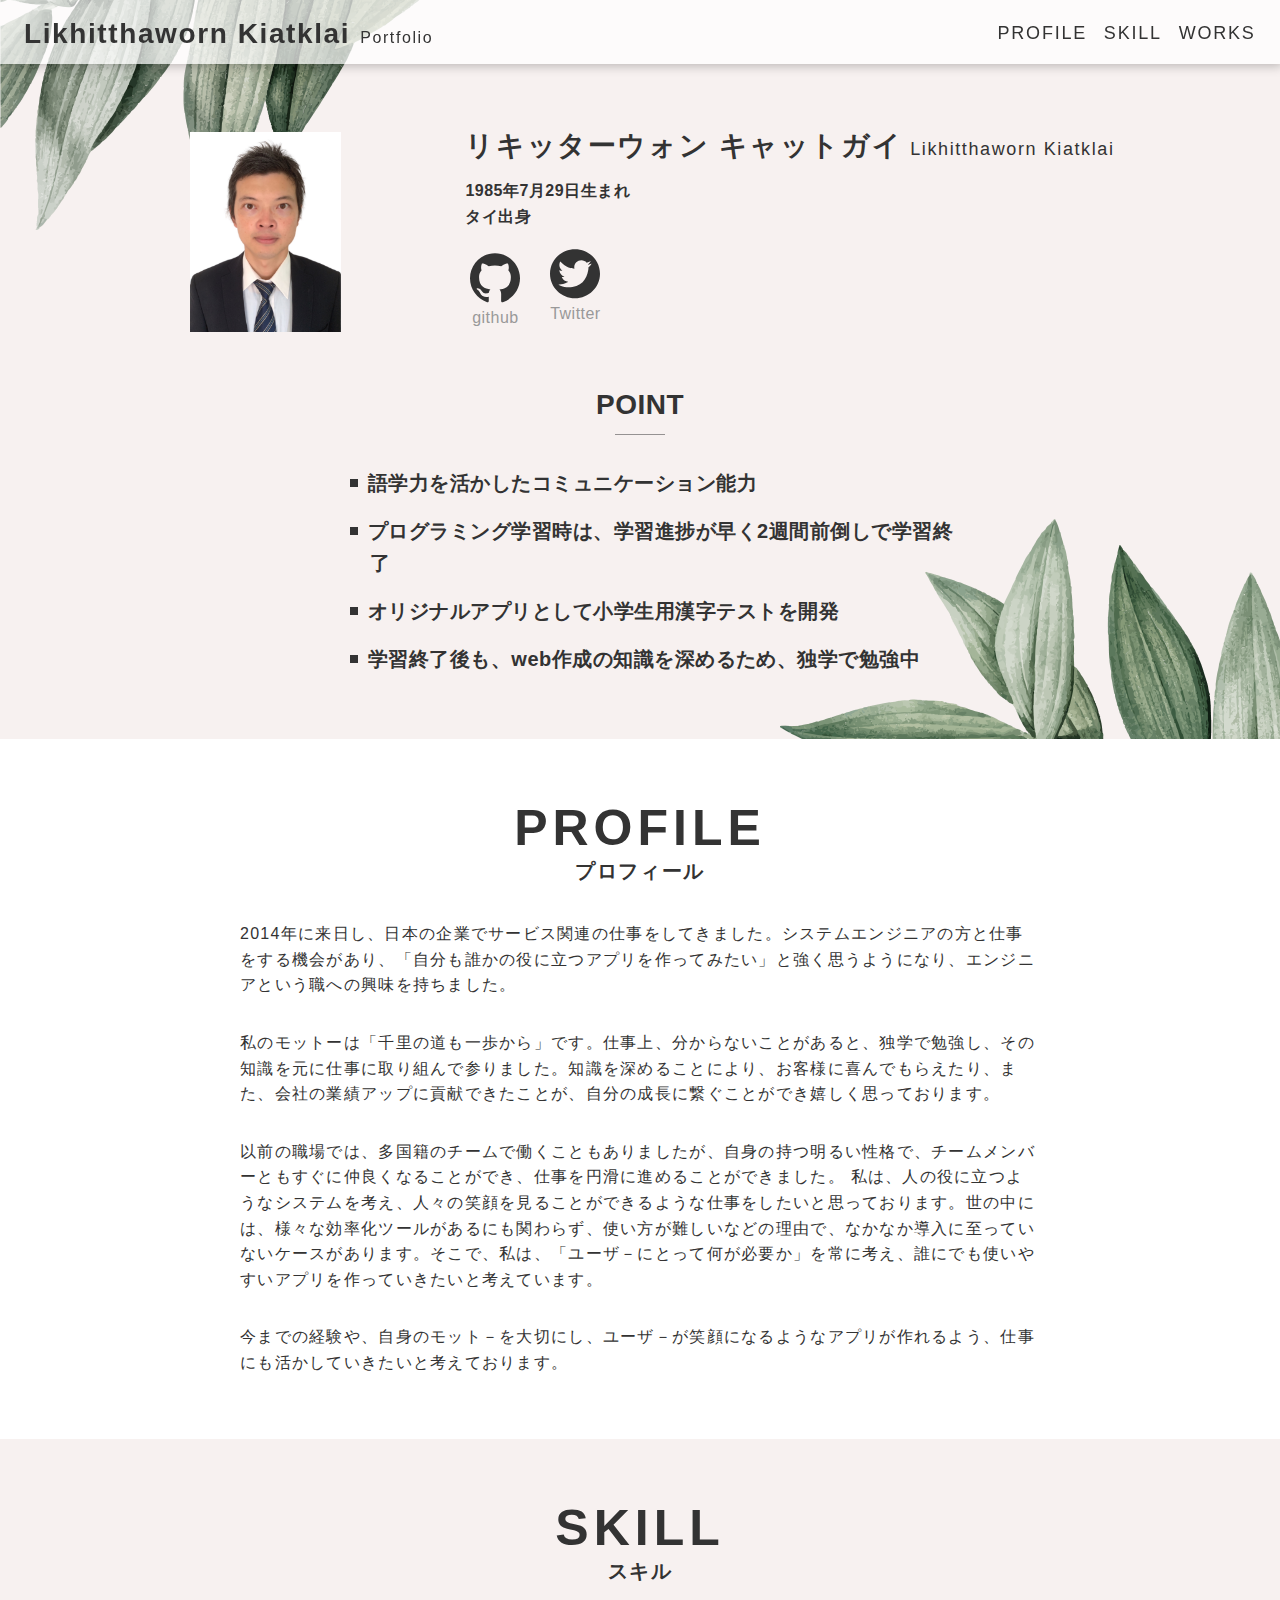
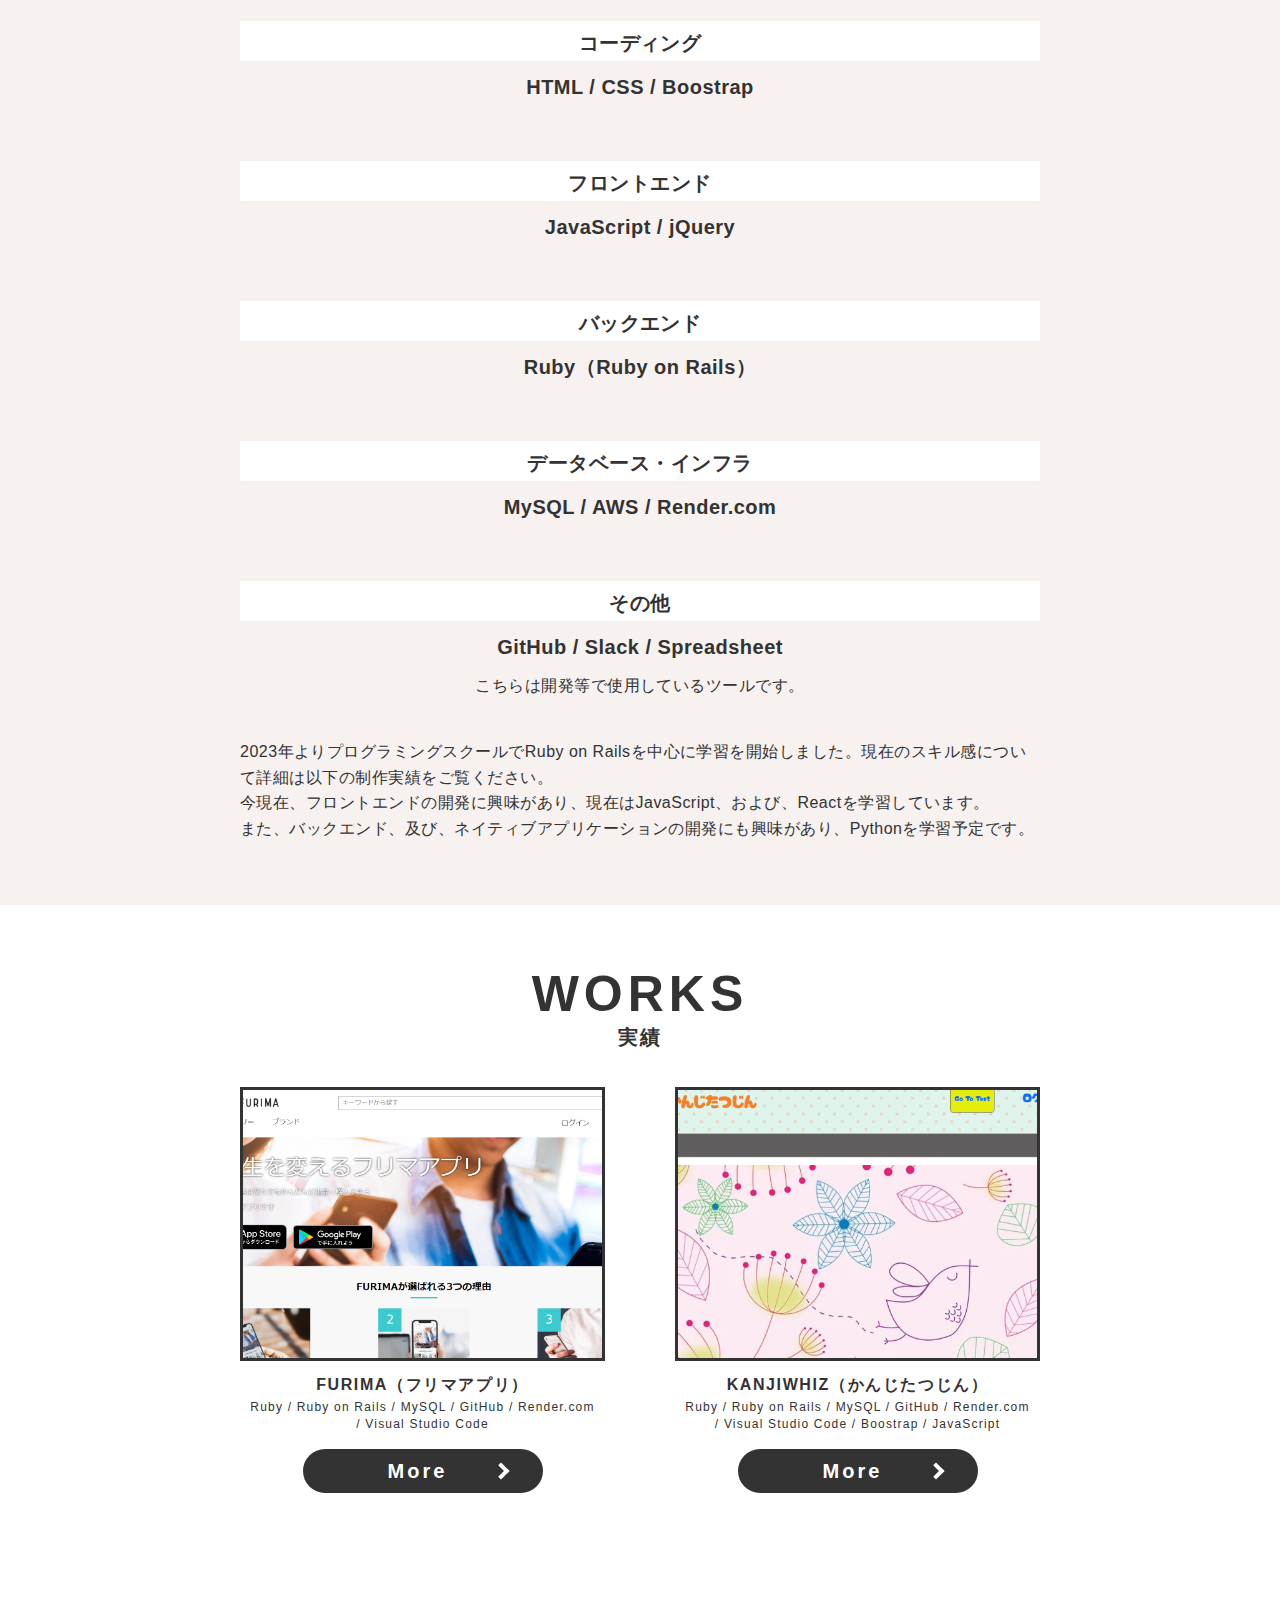
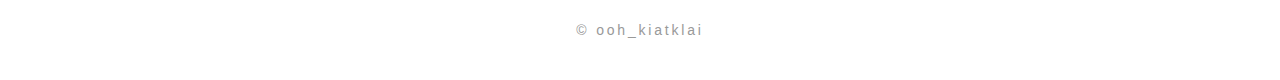
==== commit 18011979: "画像のレイアウト変更" ====
--- a/index.html
+++ b/index.html
@@ -32,7 +32,7 @@
         <div class="firstview__inner">
           <div class="firstview__main">
             <div class="firstview__main-pict obj-fit-img"> 
-              <img src="./images/resumepic.JPG" height="650px">
+              <img src="./images/resumepic.JPG" style="object-fit: contain;">
             </div>
             <div class="firstview__info">
               <h2>
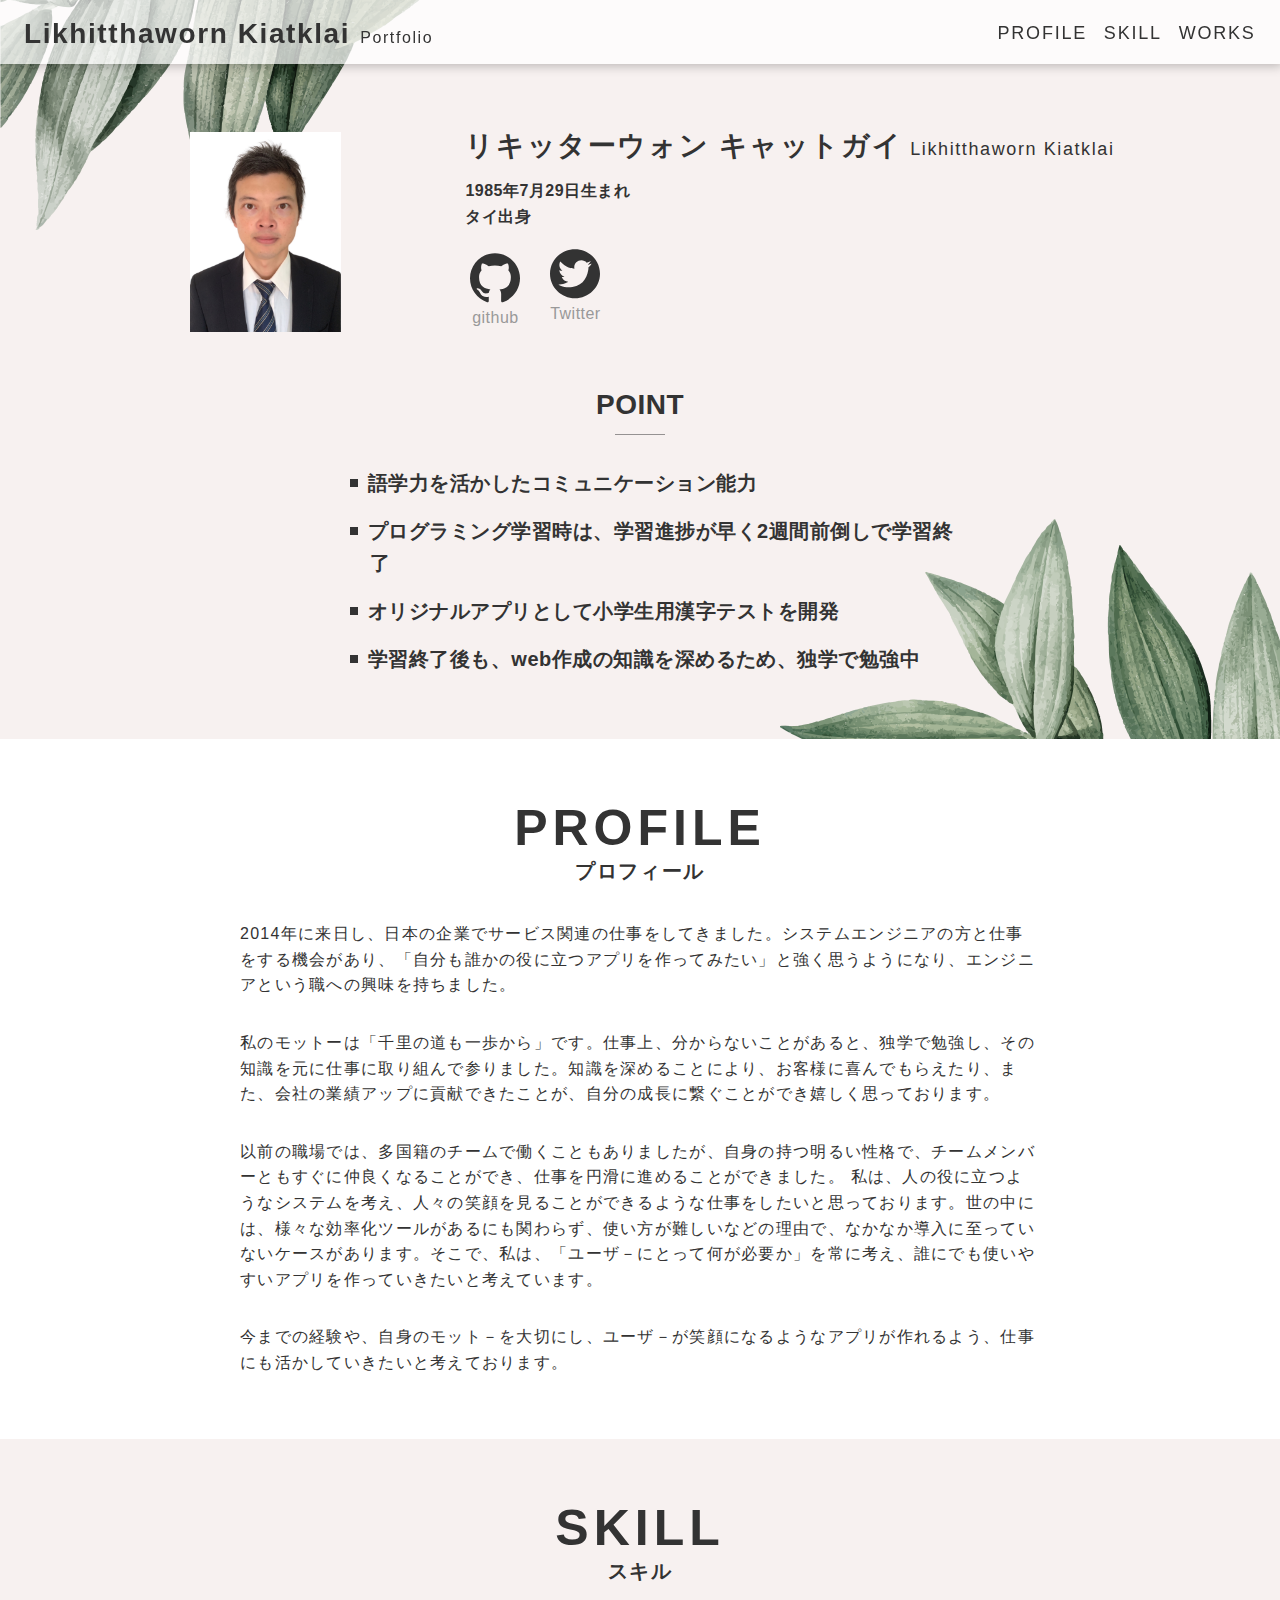
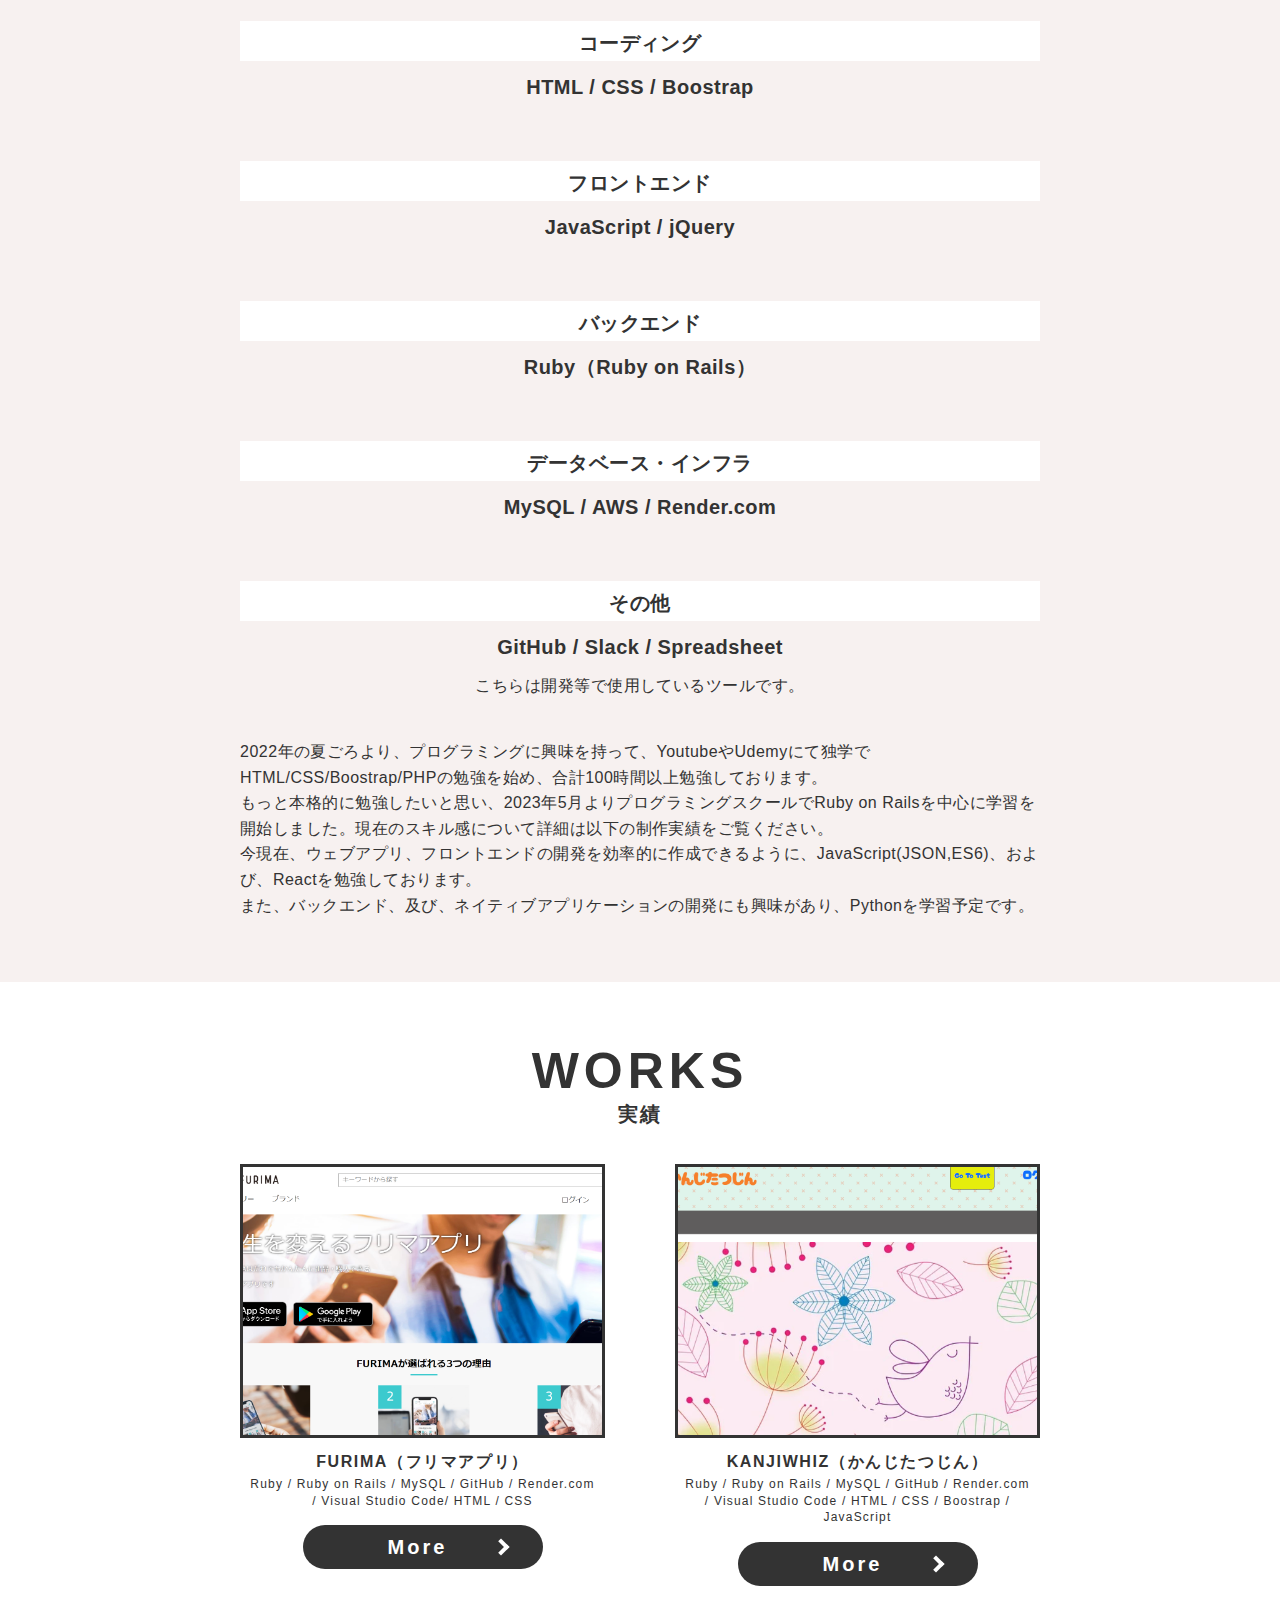
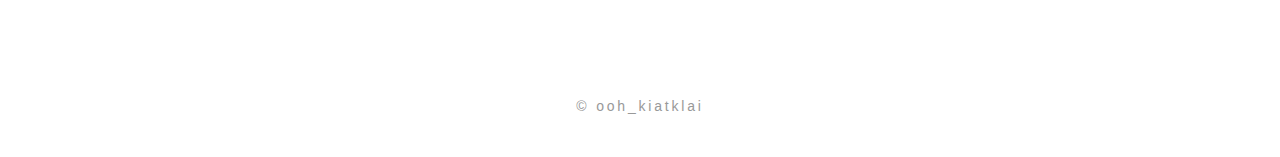
==== commit 3ddbc271: "プロフィールの内容変更" ====
--- a/index.html
+++ b/index.html
@@ -130,9 +130,11 @@
           </div>
           <div class="skill__text-area">
             <p>
-              2023年よりプログラミングスクールでRuby on Railsを中心に学習を開始しました。現在のスキル感について詳細は以下の制作実績をご覧ください。
+              2022年の夏ごろより、プログラミングに興味を持って、YoutubeやUdemyにて独学でHTML/CSS/Boostrap/PHPの勉強を始め、合計100時間以上勉強しております。
               <br>
-              今現在、フロントエンドの開発に興味があり、現在はJavaScript、および、Reactを学習しています。
+              もっと本格的に勉強したいと思い、2023年5月よりプログラミングスクールでRuby on Railsを中心に学習を開始しました。現在のスキル感について詳細は以下の制作実績をご覧ください。
+              <br>
+              今現在、ウェブアプリ、フロントエンドの開発を効率的に作成できるように、JavaScript(JSON,ES6)、および、Reactを勉強しております。
               <br>
               また、バックエンド、及び、ネイティブアプリケーションの開発にも興味があり、Pythonを学習予定です。
             </p>
@@ -152,7 +154,7 @@
                 </div>
                 <div class="works__item-text-block">
                   <h3>FURIMA（フリマアプリ）</h3>
-                  <p>Ruby / Ruby on Rails / MySQL / GitHub / Render.com / Visual Studio Code </p>
+                  <p>Ruby / Ruby on Rails / MySQL / GitHub / Render.com / Visual Studio Code/ HTML / CSS </p>
                 </div>
                 <div class="works__item-btn-block">
                   <a href="works/01.html" class="button">More</a>
@@ -164,7 +166,7 @@
                 </div>
                 <div class="works__item-text-block">
                   <h3>KANJIWHIZ（かんじたつじん）</h3>
-                  <p>Ruby / Ruby on Rails / MySQL / GitHub / Render.com / Visual Studio Code / Boostrap / JavaScript</p>
+                <p>Ruby / Ruby on Rails / MySQL / GitHub / Render.com / Visual Studio Code / HTML / CSS / Boostrap / JavaScript</p>
                 </div>
                 <div class="works__item-btn-block">
                   <a href="works/02.html" class="button">More</a>
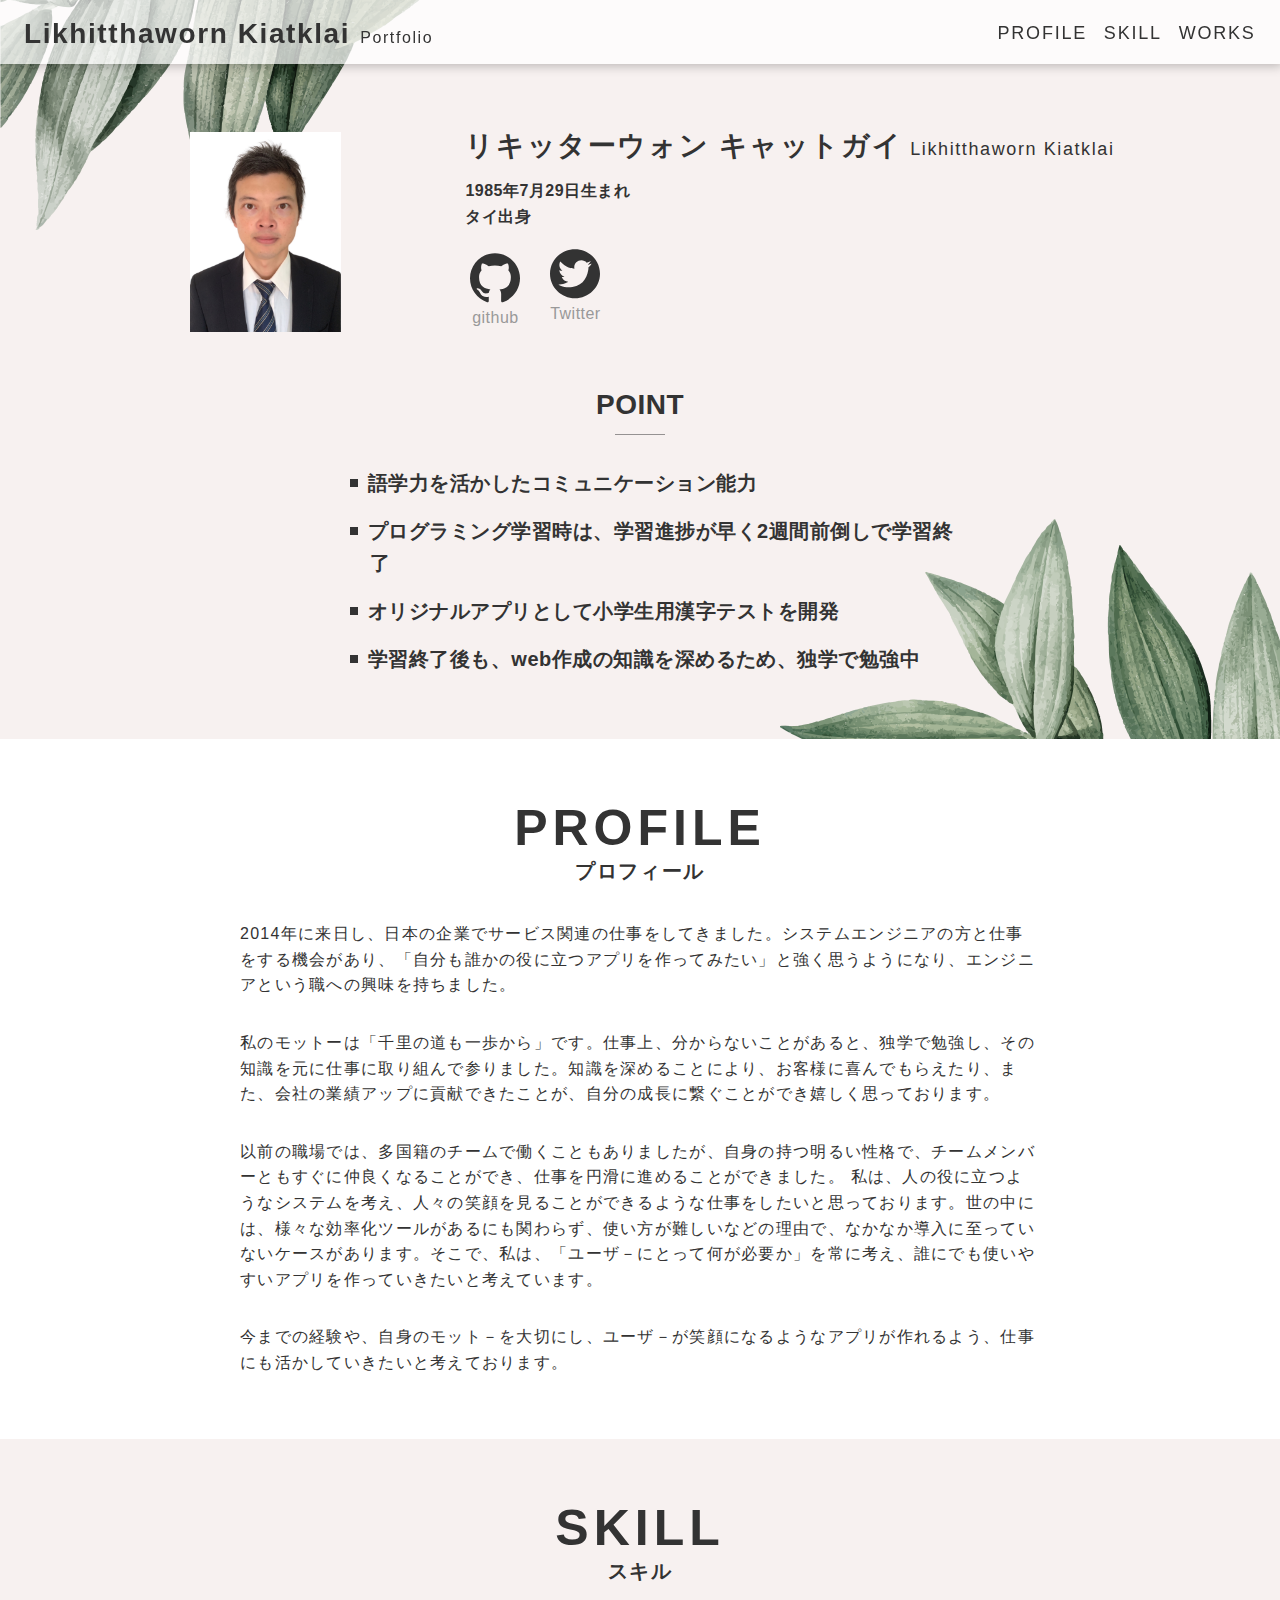
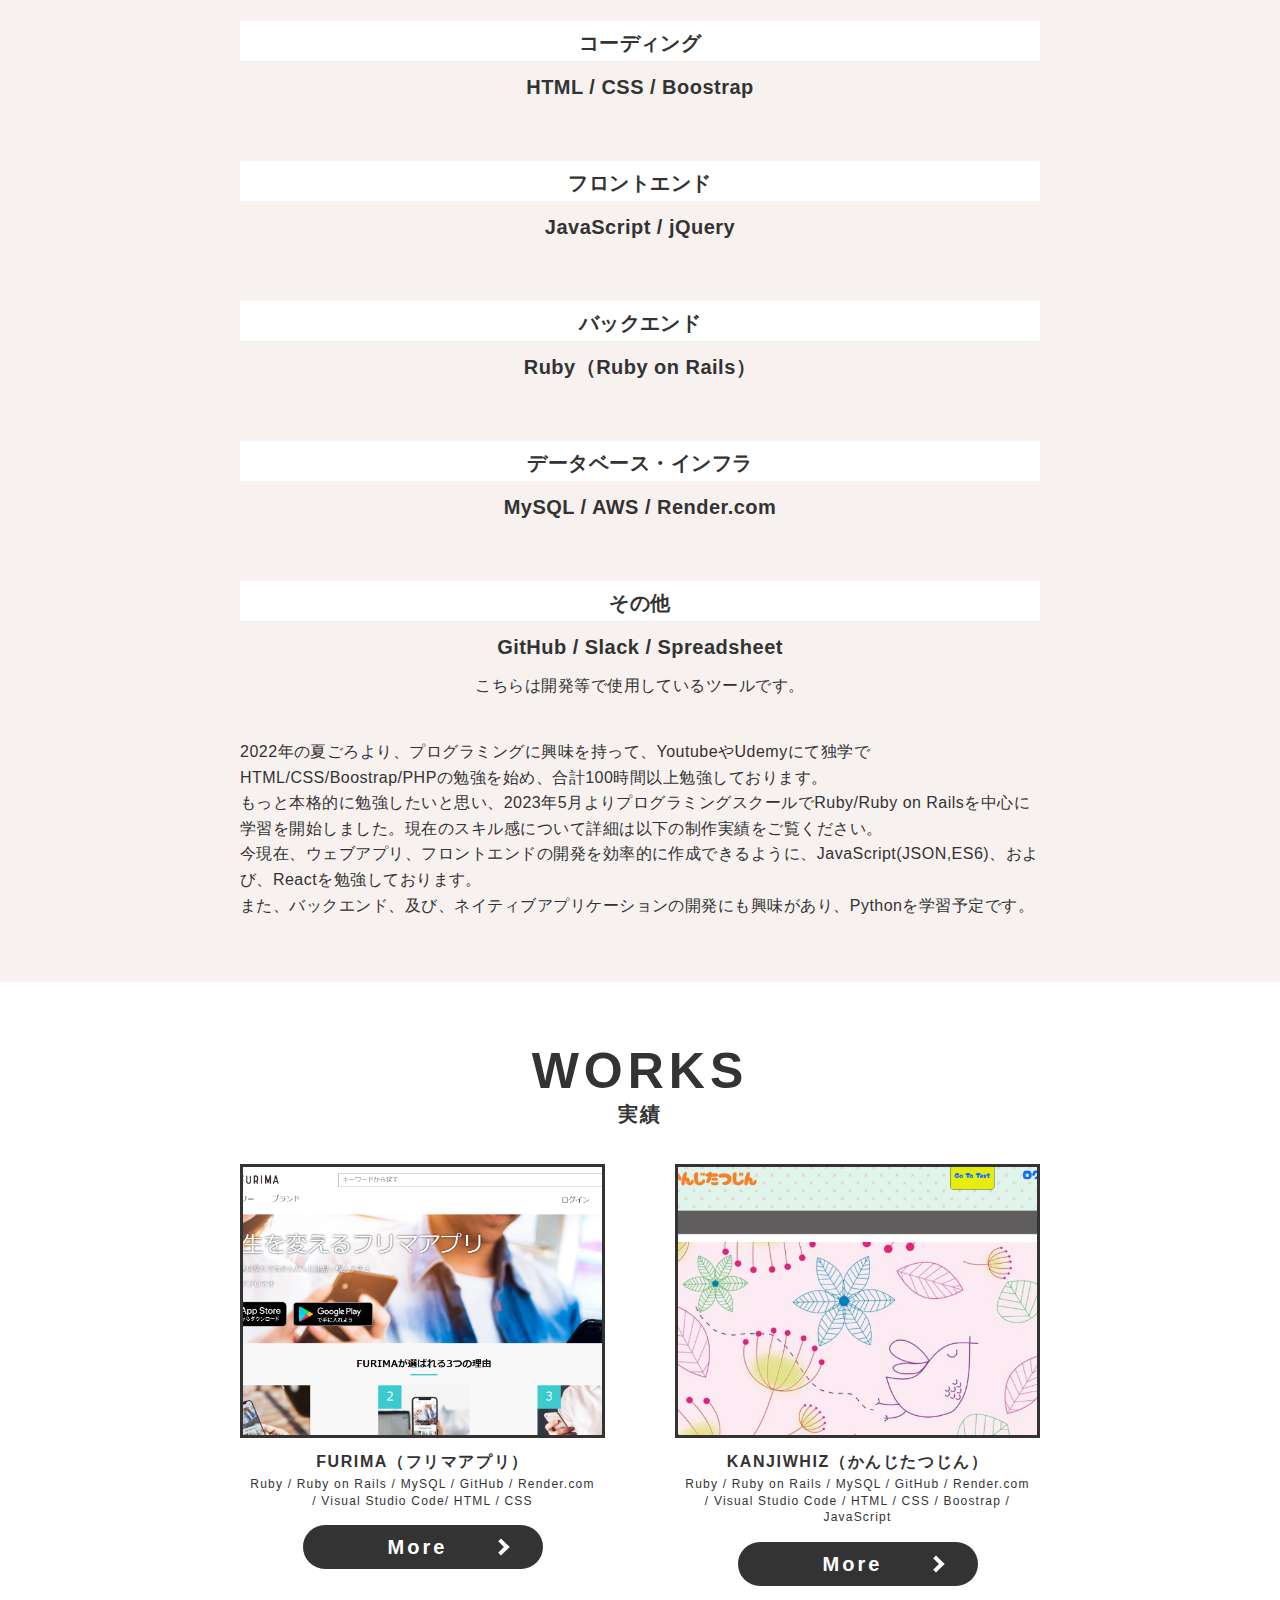
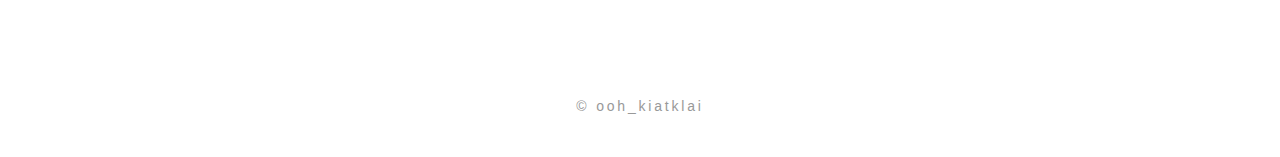
==== commit 3c268ece: "ruby追加" ====
--- a/index.html
+++ b/index.html
@@ -132,7 +132,7 @@
             <p>
               2022年の夏ごろより、プログラミングに興味を持って、YoutubeやUdemyにて独学でHTML/CSS/Boostrap/PHPの勉強を始め、合計100時間以上勉強しております。
               <br>
-              もっと本格的に勉強したいと思い、2023年5月よりプログラミングスクールでRuby on Railsを中心に学習を開始しました。現在のスキル感について詳細は以下の制作実績をご覧ください。
+              もっと本格的に勉強したいと思い、2023年5月よりプログラミングスクールでRuby/Ruby on Railsを中心に学習を開始しました。現在のスキル感について詳細は以下の制作実績をご覧ください。
               <br>
               今現在、ウェブアプリ、フロントエンドの開発を効率的に作成できるように、JavaScript(JSON,ES6)、および、Reactを勉強しております。
               <br>
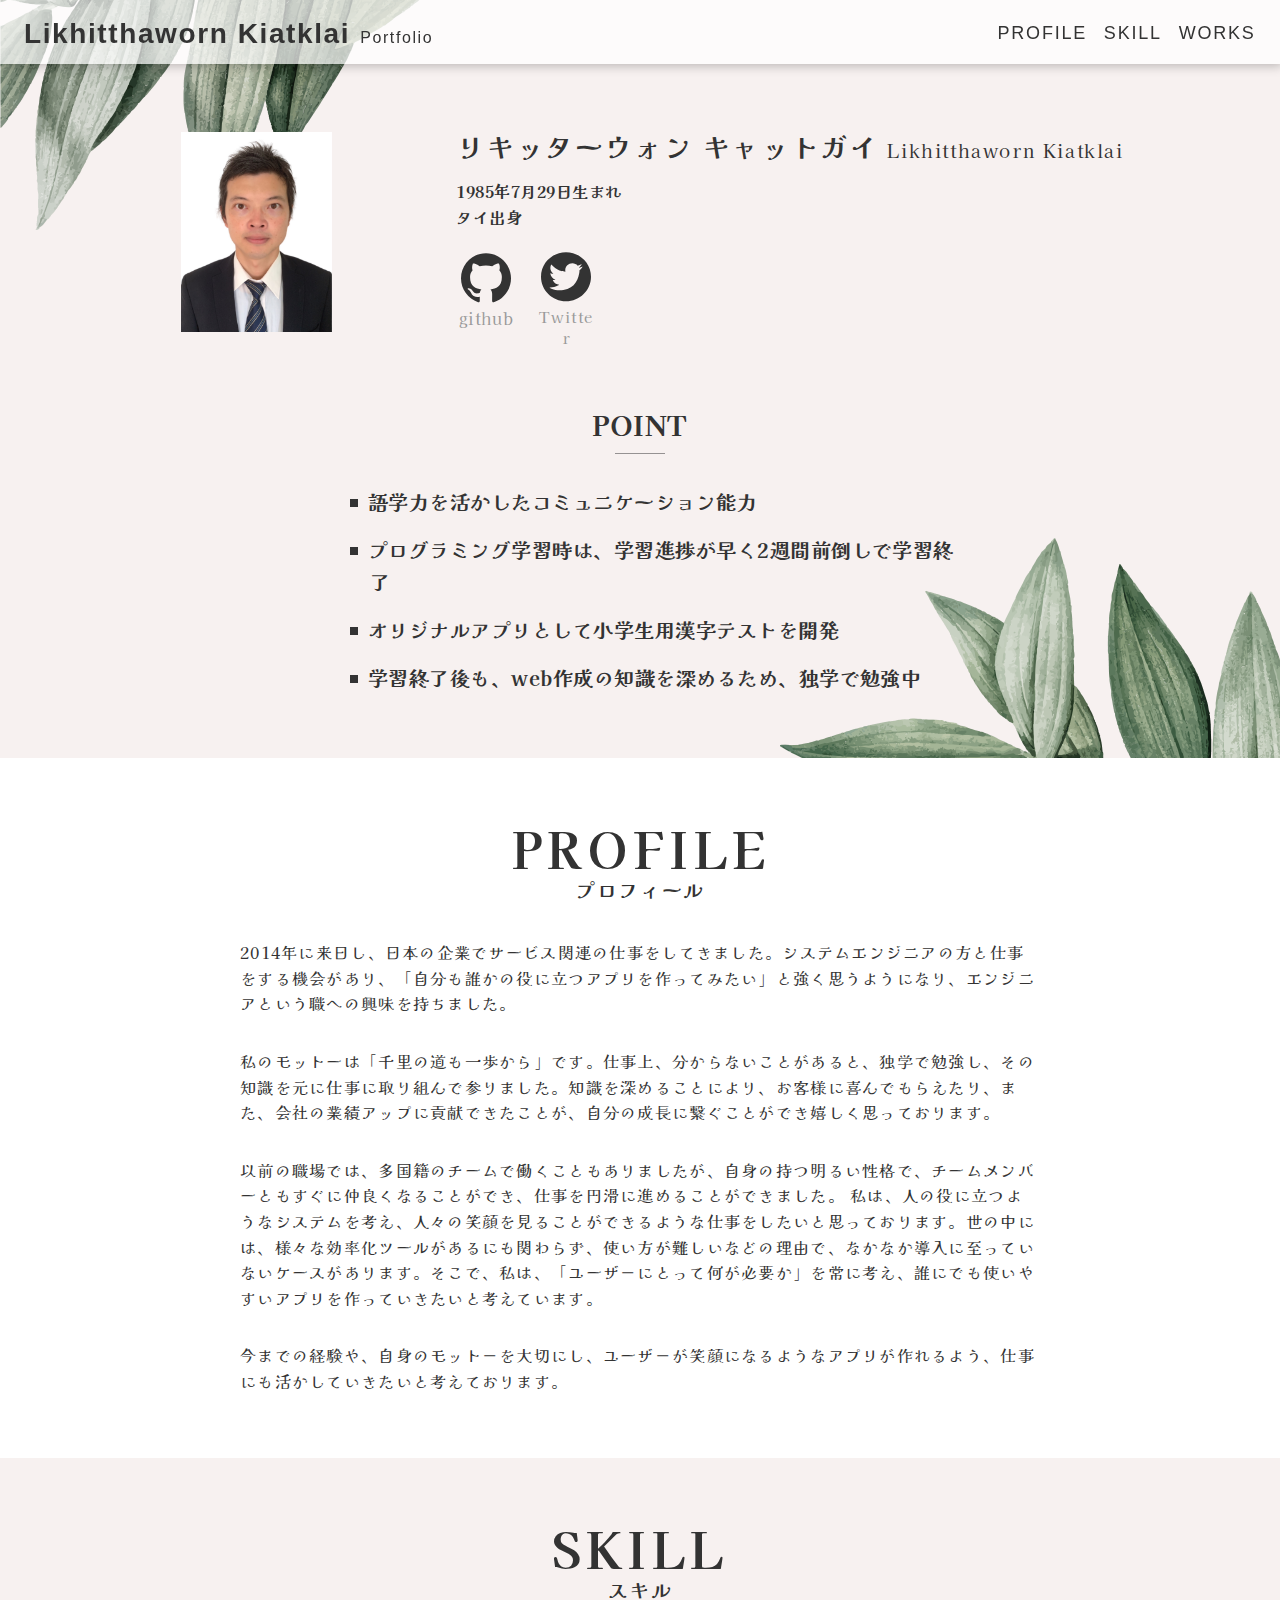
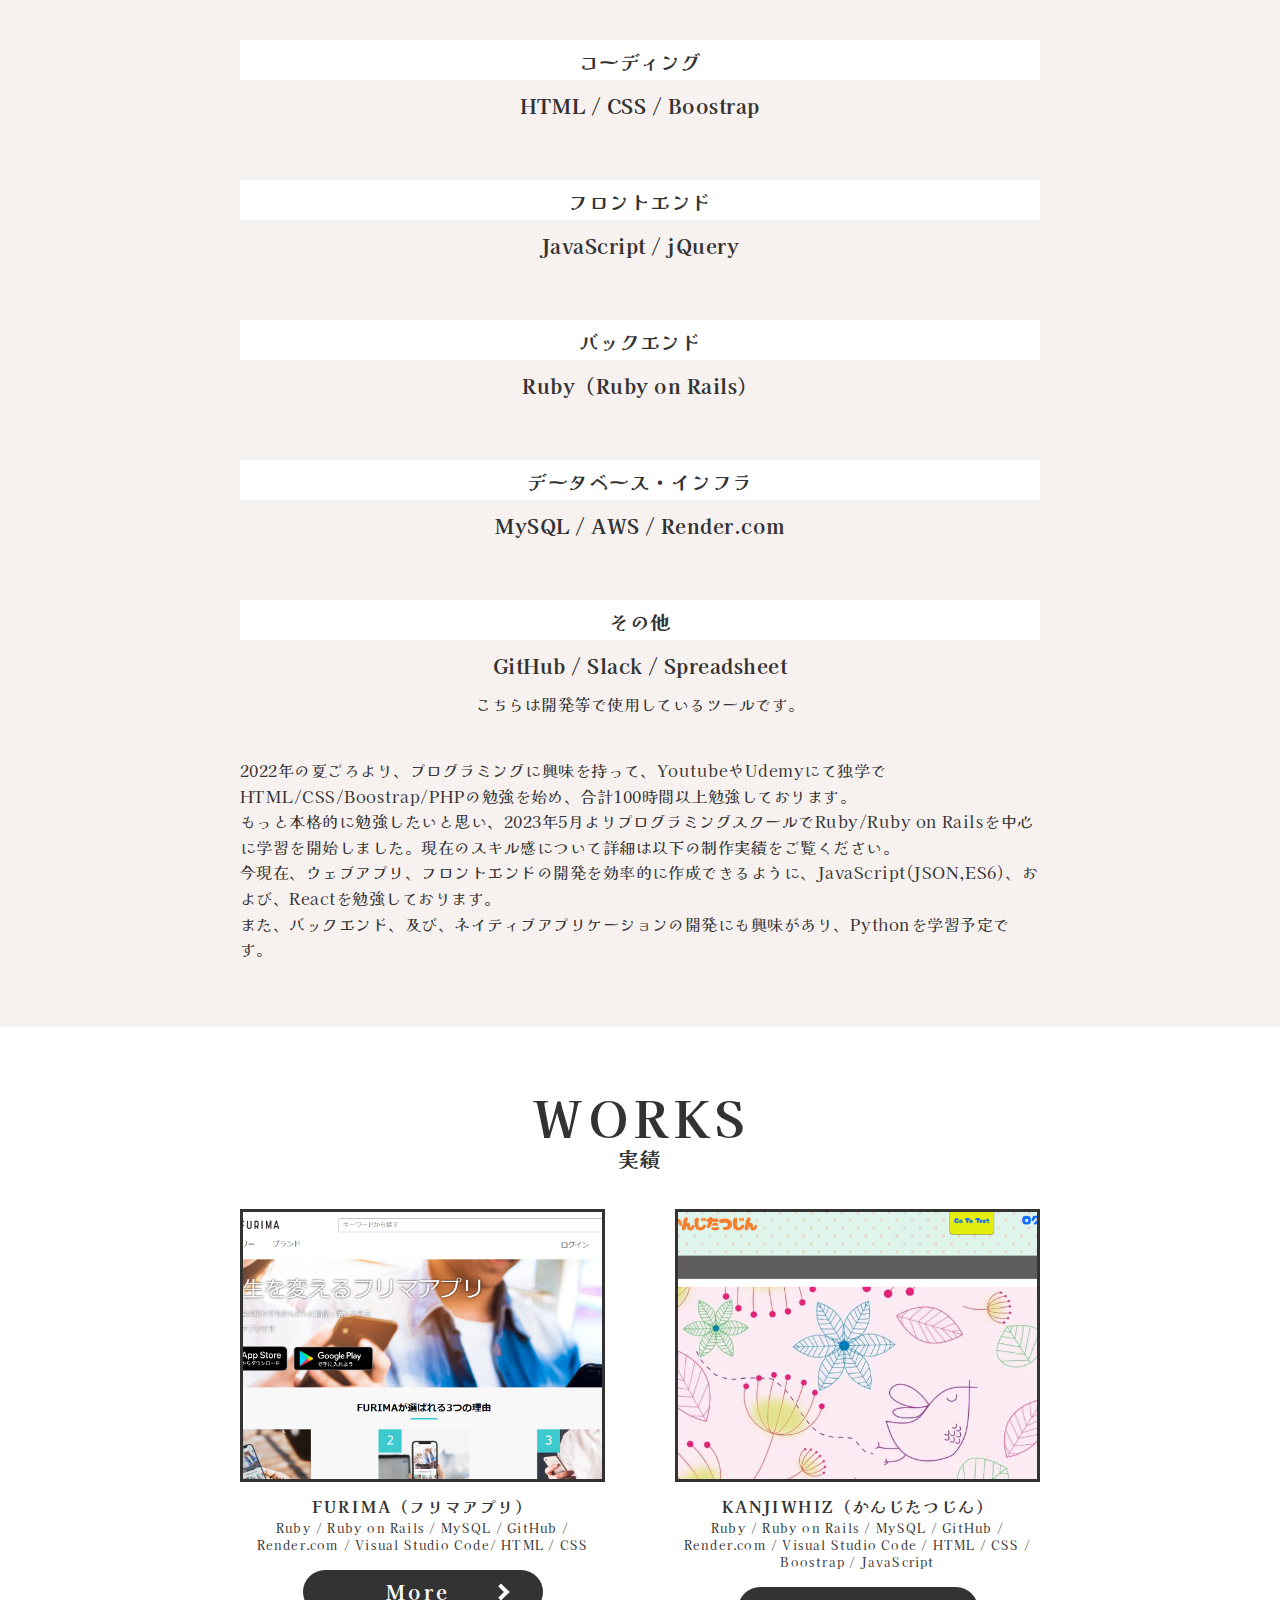
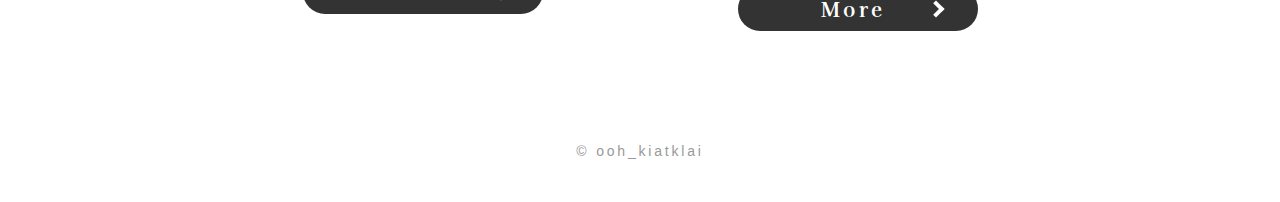
==== commit 8a819589: "文字のフロント変更" ====
--- a/index.html
+++ b/index.html
@@ -5,6 +5,7 @@
     <title>ポートフォリオサイト</title>
     <meta name="viewport" content="width=device-width, initial-scale=1.0">
     <link rel="stylesheet" href="css/style.css"/>
+    <link href="https://fonts.googleapis.com/css2?family=Kaisei+Decol&display=swap" rel="stylesheet">
   </head>
   <body>
     <header id="header" class="header">
@@ -50,10 +51,10 @@
                     <span  class="firstview__info-account-name">github</span>
                   </a>
                 </li>
-                <li class="firstview__info-account-item">
+                <li class="firstview__info-account-item" style="margin-top: 3px;">
                   <a href="https://twitter.com/ooh_kiatklai" target="_blank">
                     <img src="./images/icon-firstview-info-twitter.svg" class="firstview__info-account-pict">
-                    <span  class="firstview__info-account-name">Twitter</span>
+                    <span  class="firstview__info-account-name" style="font-size: 15px;">Twitter</span>
                   </a>
                 </li>
               </ul>
--- a/css/style.css
+++ b/css/style.css
@@ -1,2 +1,6 @@
 html,body,div,span,applet,object,iframe,h1,h2,h3,h4,h5,h6,p,blockquote,pre,a,abbr,acronym,address,big,cite,code,del,dfn,em,img,ins,kbd,q,s,samp,small,strike,strong,sub,sup,tt,var,b,u,i,center,dl,dt,dd,ol,ul,li,fieldset,form,label,legend,table,caption,tbody,tfoot,thead,tr,th,td,article,aside,canvas,details,embed,figure,figcaption,footer,header,hgroup,menu,nav,output,ruby,section,summary,time,mark,audio,video{margin:0;padding:0;border:0;font-size:100%;font:inherit;vertical-align:baseline}article,aside,details,figcaption,figure,footer,header,hgroup,menu,nav,section{display:block}body{line-height:1}ol,ul{list-style:none}blockquote,q{quotes:none}blockquote:before,blockquote:after,q:before,q:after{content:'';content:none}table{border-collapse:collapse;border-spacing:0}*,::before,::after{-webkit-box-sizing:border-box;box-sizing:border-box;background-repeat:no-repeat}::before,::after{text-decoration:inherit;vertical-align:inherit}html{cursor:default;line-height:1.5;-moz-tab-size:4;-o-tab-size:4;tab-size:4;-webkit-tap-highlight-color:transparent;-ms-text-size-adjust:100%;-webkit-text-size-adjust:100%;word-break:break-word}body{margin:0}h1{font-size:2em;margin:0.67em 0}dl dl,dl ol,dl ul,ol dl,ul dl{margin:0}ol ol,ol ul,ul ol,ul ul{margin:0}hr{color:inherit;height:0;overflow:visible}main{display:block}nav ol,nav ul{list-style:none;padding:0}pre{font-family:monospace, monospace;font-size:1em;overflow:auto;-ms-overflow-style:scrollbar}a{background-color:transparent}abbr[title]{text-decoration:underline;-webkit-text-decoration:underline dotted;text-decoration:underline dotted}b,strong{font-weight:bolder}code,kbd,samp{font-family:monospace, monospace;font-size:1em}small{font-size:80%}audio,canvas,iframe,img,svg,video{vertical-align:middle}audio,video{display:inline-block}audio:not([controls]){display:none;height:0}iframe{border-style:none}img{border-style:none}svg:not([fill]){fill:currentColor}svg:not(:root){overflow:hidden}table{border-collapse:collapse;border-color:inherit;text-indent:0}button,input,select{margin:0}button{overflow:visible;text-transform:none}button,[type="button"],[type="reset"],[type="submit"]{-webkit-appearance:button}fieldset{border:1px solid #a0a0a0;padding:0.35em 0.75em 0.625em}input{overflow:visible}legend{color:inherit;display:table;max-width:100%;white-space:normal}progress{display:inline-block;vertical-align:baseline}select{text-transform:none}textarea{margin:0;overflow:auto;resize:vertical;resize:block}[type="checkbox"],[type="radio"]{padding:0}[type="search"]{-webkit-appearance:textfield;outline-offset:-2px}::-webkit-inner-spin-button,::-webkit-outer-spin-button{height:auto}::-webkit-input-placeholder{color:inherit;opacity:0.54}::-webkit-search-decoration{-webkit-appearance:none}::-webkit-file-upload-button{-webkit-appearance:button;font:inherit}::-moz-focus-inner{border-style:none;padding:0}:-moz-focusring{outline:1px dotted ButtonText}:-moz-ui-invalid{box-shadow:none}details{display:block}dialog{background-color:white;border:solid;color:black;display:block;height:-moz-fit-content;height:-webkit-fit-content;height:fit-content;left:0;margin:auto;padding:1em;position:absolute;right:0;width:-moz-fit-content;width:-webkit-fit-content;width:fit-content}dialog:not([open]){display:none}summary{display:list-item}canvas{display:inline-block}template{display:none}a,area,button,input,label,select,summary,textarea,[tabindex]{-ms-touch-action:manipulation}[hidden]{display:none}[aria-busy="true"]{cursor:progress}[aria-controls]{cursor:pointer}[aria-disabled="true"],[disabled]{cursor:not-allowed}[aria-hidden="false"][hidden]{display:initial}[aria-hidden="false"][hidden]:not(:focus){clip:rect(0, 0, 0, 0);position:absolute}html{text-rendering:optimizeLegibility;height:100%;-webkit-box-sizing:border-box;box-sizing:border-box;font-size:62.5%}body{font-family:"Avenir","ヒラギノ角ゴ Pro","Hiragino Kaku Gothic Pro","Meiryo UI","メイリオ",Meiryo,"ＭＳ Ｐゴシック","MS PGothic",sans-serif;font-size:1.6rem;font-weight:400;line-height:1.4;letter-spacing:.03em;color:#333}a{text-decoration:underline;color:#333;-webkit-transition:.2s;transition:.2s}a:hover,a:active,a:focus{text-decoration:none}img{width:100%}img[src*="_pc"]{display:block;width:100%}@media screen and (max-width: 599px){img[src*="_pc"]{display:none}}img[src*="_sp"]{display:none}@media screen and (max-width: 599px){img[src*="_sp"]{display:block;width:100%}}.show-pc{display:block !important}@media screen and (max-width: 599px){.show-pc{display:none !important}}.show-sp{display:none !important}@media screen and (max-width: 599px){.show-sp{display:block !important}}section{padding:64px 3%}@media screen and (max-width: 599px){section{padding:40px 5%}}section:nth-of-type(2n){background-color:#F7F1F0}.section-inner{width:100%;max-width:800px;margin:0 auto}.heading h2{font-size:5rem;font-weight:800;text-align:center;letter-spacing:.1em;line-height:1}@media screen and (max-width: 599px){.heading h2{font-size:3rem}}.heading h2 span{display:block;margin:8px 0 0 0;font-size:2rem;letter-spacing:.08em;line-height:1}@media screen and (max-width: 599px){.heading h2 span{font-size:1.2rem}}.contents{margin:40px 0 0 0}@media screen and (max-width: 599px){.contents{margin:24px 0 0 0}}.bg-primary-color{background-color:#F7F1F0}.button{display:inline-block;position:relative;width:100%;max-width:240px;margin:0 auto;padding:.6em 3em .6em 2.5em;background:#333;border:0;border-radius:100px;text-align:center;color:#fff;font-size:2rem;font-weight:700;letter-spacing:.15em;line-height:1;text-decoration:none;-webkit-transition:.2s;transition:.2s;cursor:pointer}@media screen and (max-width: 767px){.button{padding:.6em 3em .6em 2.5em}}.button:after{content:"";position:absolute;top:50%;right:1.8em;width:.6em;height:.6em;border-top:4px solid #fff;border-right:4px solid #fff;-webkit-transition:.2s;transition:.2s;-webkit-transform:translateY(-50%) rotate(45deg);-ms-transform:translateY(-50%) rotate(45deg);transform:translateY(-50%) rotate(45deg)}.button:hover{opacity:.8}.button:hover:after{right:1.6em}.obj-fit-img img{font-family:"object-fit:cover";-o-object-fit:cover;object-fit:cover}.header{position:fixed;width:100%;padding:20px 24px 16px;background:rgba(255,255,255,0.7);-webkit-box-shadow:2px 2px 10px rgba(0,0,0,0.25);box-shadow:2px 2px 10px rgba(0,0,0,0.25);z-index:100;display:-webkit-box;display:-ms-flexbox;display:flex;-webkit-box-pack:justify;-ms-flex-pack:justify;justify-content:space-between;-webkit-box-align:center;-ms-flex-align:center;align-items:center}.header__logo h1{font-size:1.6rem;font-weight:400;letter-spacing:.1em;line-height:1;margin:0}.header__logo h1 a{text-decoration:none;-webkit-transition:.2s;transition:.2s}.header__logo h1 a:hover{opacity:.8}.header__logo-title{font-size:2.8rem;font-weight:900}@media screen and (max-width: 599px){.header__logo-title{font-size:2.4rem}}.header__logo-sub{margin:0 0 0 4px}@media screen and (max-width: 599px){.header__logo-sub{font-size:1.4rem}}@media screen and (max-width: 599px){.header__gnav{position:absolute;top:0;left:50%;-webkit-transform:translateX(-50%);-ms-transform:translateX(-50%);transform:translateX(-50%);width:100vw;height:100vh;background:#fff;z-index:110;opacity:0;-webkit-transition:visibility 0.5s, opacity 0.5s;transition:visibility 0.5s, opacity 0.5s;visibility:hidden}}.header__gnav-list{display:-webkit-box;display:-ms-flexbox;display:flex}@media screen and (max-width: 599px){.header__gnav-list{-ms-flex-wrap:wrap;flex-wrap:wrap}}@media screen and (max-width: 599px){.header__gnav-item{width:100%;margin:80px 0 0 0;padding:24px 0;text-align:center}}.header__gnav-item+.header__gnav-item{margin:0 0 0 16px}@media screen and (max-width: 599px){.header__gnav-item+.header__gnav-item{margin:0}}.header__gnav-item a{position:relative;font-size:1.8rem;letter-spacing:.1em;text-decoration:none;padding:0 .02em}@media screen and (max-width: 599px){.header__gnav-item a{display:block;font-size:2.4rem;letter-spacing:.15em}}.header__gnav-item a:before{content:'';position:absolute;left:0;bottom:-2px;width:0%;height:1px;background:#333;z-index:-1;-webkit-transition:all .3s;transition:all .3s}@media screen and (max-width: 599px){.header__gnav-item a:before{content:none}}.header__gnav-item a:hover:before{width:100%}.header .header__hamburger{display:none}@media screen and (max-width: 599px){.header .header__hamburger{z-index:100;position:relative;display:block;height:32px;width:32px;z-index:150}}.header .header__hamburger:hover{cursor:pointer}.header .header__hamburger>i{position:absolute;width:100%;height:3px;top:50%;left:50%;background-color:#333;pointer-events:auto;-webkit-transform:translateX(-50%) translateY(-50%);-ms-transform:translateX(-50%) translateY(-50%);transform:translateX(-50%) translateY(-50%)}.header .header__hamburger>i:before,.header .header__hamburger>i:after{position:absolute;display:block;width:100%;height:3px;left:50%;background-color:#333;content:"";-webkit-transition:-webkit-transform 0.35s;transition:-webkit-transform 0.35s;transition:transform 0.35s;transition:transform 0.35s, -webkit-transform 0.35s;-webkit-transform-origin:50% 50%;-ms-transform-origin:50% 50%;transform-origin:50% 50%}.header .header__hamburger>i:before{-webkit-transform:translate(-50%, -12px);-ms-transform:translate(-50%, -12px);transform:translate(-50%, -12px)}.header .header__hamburger>i:after{-webkit-transform:translate(-50%, 12px);-ms-transform:translate(-50%, 12px);transform:translate(-50%, 12px)}.header .header__hamburger.is-active>i{background-color:transparent}.header .header__hamburger.is-active>i:before{-webkit-transform:translate(-50%, -50%) rotate(45deg);-ms-transform:translate(-50%, -50%) rotate(45deg);transform:translate(-50%, -50%) rotate(45deg)}.header .header__hamburger.is-active>i:after{-webkit-transform:translate(-50%, -50%) rotate(-45deg);-ms-transform:translate(-50%, -50%) rotate(-45deg);transform:translate(-50%, -50%) rotate(-45deg)}@media screen and (max-width: 599px){.header .header__hamburger.is-active ~ .header__gnav{display:block;visibility:visible;opacity:1}}.footer{padding:0 5% 40px;color:#999;font-size:1.4rem;text-align:center;letter-spacing:.2em}@media screen and (max-width: 767px){.footer{padding:24px 5% 24px}}.firstview{padding:132px 5% 64px;background:#F7F1F0;overflow:hidden}@media screen and (max-width: 599px){.firstview{padding:132px 5% 80px}}.firstview-bg{position:relative;background:#F7F1F0;background-repeat:no-repeat, no-repeat;background-size:cover}.firstview-bg:before{content:"";position:absolute;width:500px;height:230px;background:url("../images/bg-firstview-left_pc.png") no-repeat border-box left top/contain;top:0;left:0}@media screen and (max-width: 599px){.firstview-bg:before{width:240px;height:140px;background:url("../images/bg-firstview-left_sp.png") no-repeat border-box left top/contain}}.firstview-bg:after{content:"";position:absolute;width:500px;height:220px;background:url("../images/bg-firstview-right_pc.png") no-repeat border-box right bottom/contain;bottom:0;right:0}@media screen and (max-width: 599px){.firstview-bg:after{width:200px;height:100px;background:url("../images/bg-firstview-right_sp.png") no-repeat border-box right bottom/contain}}.firstview__inner{position:relative;margin:0 auto;z-index:50}.firstview__main{display:-webkit-box;display:-ms-flexbox;display:flex;-webkit-box-pack:center;-ms-flex-pack:center;justify-content:center}@media screen and (max-width: 599px){.firstview__main{-webkit-box-orient:vertical;-webkit-box-direction:normal;-ms-flex-direction:column;flex-direction:column;-webkit-box-align:center;-ms-flex-align:center;align-items:center}}.firstview__main-pict img{width:200px;height:200px}@media screen and (max-width: 599px){.firstview__main-pict img{width:140px;height:140px}}.firstview__info{display:-webkit-box;display:-ms-flexbox;display:flex;-webkit-box-orient:vertical;-webkit-box-direction:normal;-ms-flex-direction:column;flex-direction:column;-webkit-box-pack:center;-ms-flex-pack:center;justify-content:center;margin:0 0 30px 100px}@media screen and (max-width: 1024px){.firstview__info{margin:0 0 30px 40px}}@media screen and (max-width: 599px){.firstview__info{margin:24px 0 0 0}}.firstview__info h2{display:-webkit-box;display:-ms-flexbox;display:flex;-webkit-box-align:baseline;-ms-flex-align:baseline;align-items:baseline;letter-spacing:.1em;line-height:1;margin:0}@media screen and (max-width: 767px){.firstview__info h2{-ms-flex-wrap:wrap;flex-wrap:wrap}}@media screen and (max-width: 599px){.firstview__info h2{text-align:center}}.firstview__info-name{font-size:2.8rem;font-weight:900}@media screen and (max-width: 599px){.firstview__info-name{font-size:2.6rem;width:100%}}.firstview__info-name-sm{margin:0 0 0 8px;font-size:1.8rem;font-weight:300}@media screen and (max-width: 767px){.firstview__info-name-sm{width:100%;margin:8px 0 0 0;text-align:left}}@media screen and (max-width: 599px){.firstview__info-name-sm{text-align:center;letter-spacing:.08em}}.firstview__info-origin-list{margin:16px 0 0 0}@media screen and (max-width: 599px){.firstview__info-origin-list{text-align:center}}.firstview__info-origin-item{margin:4px 0 0 0;font-weight:700}.firstview__info-account-list{display:-webkit-box;display:-ms-flexbox;display:flex;margin:20px 0 0 0}@media screen and (max-width: 599px){.firstview__info-account-list{-webkit-box-pack:center;-ms-flex-pack:center;justify-content:center}}.firstview__info-account-item{max-width:60px;margin:4px 0 0 0;text-align:center}.firstview__info-account-item+.firstview__info-account-item{margin:0 0 0 20px}@media screen and (max-width: 599px){.firstview__info-account-item+.firstview__info-account-item{margin:0 0 0 16px}}.firstview__info-account-item a{display:block;-webkit-transition:.2s;transition:.2s}.firstview__info-account-item a:hover{opacity:.8}.firstview__info-account-item a .firstview__info-account-pict{max-width:50px}.firstview__info-account-item a .firstview__info-account-name{display:inline-block;margin:4px 0 0 0;color:#999}.firstview__point{max-width:640px;margin:32px auto 0}.firstview__point-heading{text-align:center}.firstview__point-heading h3{position:relative;font-size:2.8rem;font-weight:800;line-height:1;padding:0 0 16px 0}.firstview__point-heading h3:before{content:"";position:absolute;left:50%;bottom:0;display:inline-block;width:50px;height:1px;-webkit-transform:translate(-50%);-ms-transform:translate(-50%);transform:translate(-50%);background-color:#333;opacity:.5}.firstview__point-list{display:-webkit-box;display:-ms-flexbox;display:flex;-webkit-box-orient:vertical;-webkit-box-direction:normal;-ms-flex-direction:column;flex-direction:column;margin:32px 0 0 30px}@media screen and (max-width: 599px){.firstview__point-list{margin:16px 0 0 0}}.firstview__point-item{width:auto;padding-left:1em;text-indent:-1em;font-size:2rem;font-weight:700;line-height:1.6;text-shadow:1px 0 0 #F7F1F0,1px 1px 0 #F7F1F0,0 1px 0 #F7F1F0,-1px 1px 0 #F7F1F0,-1px 0 0 #F7F1F0,-1px -1px 0 #F7F1F0,0 -1px 0 #F7F1F0,1px -1px 0 #F7F1F0}@media screen and (max-width: 599px){.firstview__point-item{font-size:1.8rem}}.firstview__point-item+.firstview__point-item{margin:16px 0 0 0}@media screen and (max-width: 599px){.firstview__point-item+.firstview__point-item{margin:8px 0 0 0}}.firstview__point-item::before{content:"";width:8px;height:8px;display:inline-block;background-color:#333;position:relative;top:-3px;margin-right:10px}.profile__text-area p{font-weight:400;line-height:1.6;letter-spacing:.08em}.profile__text-area p+p{margin:32px 0 0 0}@media screen and (max-width: 599px){.profile__text-area p+p{margin:16px 0 0 0}}.skill__item{text-align:center}.skill__item+.skill__item{margin:64px 0 0 0}@media screen and (max-width: 599px){.skill__item+.skill__item{margin:32px 0 0 0}}.skill__item h3{padding:12px 3% 8px;background-color:#fff;font-size:2rem;line-height:1;font-weight:700}@media screen and (max-width: 599px){.skill__item h3{font-size:1.8rem}}.skill__item h4{margin:16px 0 0 0;font-size:2rem;line-height:1;font-weight:700}@media screen and (max-width: 599px){.skill__item h4{margin:20px 0 0 0}}.skill__item p{margin:16px 0 0 0;line-height:1.6}@media screen and (max-width: 599px){.skill__item p{margin:12px 0 0 0;padding:0 3%;font-size:1.4rem}}.skill__item p+P{margin:4px 0 0 0}.skill__text-area{margin:40px 0 0 0}@media screen and (max-width: 599px){.skill__text-area{margin:24px 0 0 0}}.skill__text-area p{line-height:1.6}@media screen and (max-width: 599px){.skill__text-area p{font-size:1.5rem}}.skill__text-area p+p{margin:24px 0 0 0}@media screen and (max-width: 599px){.skill__text-area p+p{margin:8px 0 0 0}}.works__list{display:-webkit-box;display:-ms-flexbox;display:flex;-ms-flex-wrap:wrap;flex-wrap:wrap}.works__item{width:calc(1 / 2 * 100% - 35px);margin:0 0 64px 0}@media screen and (max-width: 1024px){.works__item{width:calc(1 / 2 * 100% - 20px);margin:0 0 40px 0}}@media screen and (max-width: 767px){.works__item{width:calc(1 / 2 * 100% - 12px)}}@media screen and (max-width: 599px){.works__item{width:100%;margin:0}}.works__item:nth-child(2n){margin:0 0 0 70px}@media screen and (max-width: 1024px){.works__item:nth-child(2n){margin:0 0 0 40px}}@media screen and (max-width: 767px){.works__item:nth-child(2n){margin:0 0 0 24px}}@media screen and (max-width: 599px){.works__item+.works__item{margin:48px 0 0 0}}.works__item-pict{border:3px solid #333;overflow:hidden}.works__item-pict a{display:block;padding:calc(272 / 365 * 100% / 2);background:no-repeat;background-size:cover;background-position:center}.works__item-pict a img{padding:100%;-webkit-transition:.2s;transition:.2s}.works__item-pict a:hover{-webkit-transform:scale(1.1, 1.1);-ms-transform:scale(1.1, 1.1);transform:scale(1.1, 1.1)}.works__item-pict a:hover img{-webkit-transform:scale(1.1, 1.1);-ms-transform:scale(1.1, 1.1);transform:scale(1.1, 1.1)}.works__item-text-block{text-align:center;margin:12px 0 0 0;padding:0 .5em}.works__item-text-block h3{font-size:1.6rem;font-weight:700;letter-spacing:0.1em;line-height:1.5}@media screen and (max-width: 599px){.works__item-text-block h3{font-size:2rem}}.works__item-text-block p{margin:2px 0 0 0;font-size:1.2rem;letter-spacing:.1em}@media screen and (max-width: 599px){.works__item-text-block p{font-size:1.4rem}}.works__item-btn-block{display:-webkit-box;display:-ms-flexbox;display:flex;-webkit-box-pack:center;-ms-flex-pack:center;justify-content:center;margin:16px 0 0 0}.p-work-firstview .section-inner{padding:64px 0 0}@media screen and (max-width: 599px){.p-work-firstview .section-inner{padding:80px 0 0}}.p-work-firstview h2{padding:14px 16px 8px;background:#F7F1F0;font-size:3.2rem;font-weight:800;text-align:center;letter-spacing:.1em}@media screen and (max-width: 599px){.p-work-firstview h2{font-size:2.6rem}}.p-work-firstview__pict{margin:20px 0 0 0;border:3px solid #333}.p-work-firstview__text-area{margin:24px 0 0 0;text-align:center}@media screen and (max-width: 599px){.p-work-firstview__text-area{margin:16px 0 0 0}}.p-work-firstview__text-area h3{font-size:2.6rem;font-weight:700;line-height:1.6}.p-work-firstview__text{margin:6px 0 0 0;line-height:1.6}.p-work-firstview__text-link{display:-webkit-box;display:-ms-flexbox;display:flex;-webkit-box-pack:center;-ms-flex-pack:center;justify-content:center;-webkit-box-align:start;-ms-flex-align:start;align-items:flex-start;margin:8px 0 0 0}.p-work-firstview__text-link:before{content:"";display:inline-block;width:20px;height:20px;background-image:url("../images/icon-firstview-info-github.svg");background-size:contain;vertical-align:bottom;margin:0 8px 0 0}.p-work-summary__item{text-align:center}.p-work-summary__item+.p-work-summary__item{margin:64px 0 0 0}@media screen and (max-width: 599px){.p-work-summary__item+.p-work-summary__item{margin:32px 0 0 0}}.p-work-summary__item h3{padding:12px 3% 8px;font-size:2.6rem;line-height:1;font-weight:700;background-color:#fff}@media screen and (max-width: 599px){.p-work-summary__item h3{font-size:2.2rem}}.p-work-summary__item h4{margin:32px 0 0 0;font-size:2rem;line-height:1;font-weight:700}@media screen and (max-width: 599px){.p-work-summary__item h4{margin:20px 0 0 0;font-size:2rem}}.p-work-summary__item h4+.p-work-summary__item-table{margin:4px auto 0}@media screen and (max-width: 599px){.p-work-summary__item h4+.p-work-summary__item-table{margin:8px auto 0}}.p-work-summary__item-table{width:100%;max-width:600px;margin:25px auto 0}.p-work-summary__item-table+h4{margin:40px 0 0 0}@media screen and (max-width: 599px){.p-work-summary__item-table tr{display:-webkit-box;display:-ms-flexbox;display:flex;-ms-flex-wrap:wrap;flex-wrap:wrap}}.p-work-summary__item-table tr+tr{padding:15px 0 0}.p-work-summary__item-table th{width:calc(1 / 3 * 100%);padding:15px 0 10px;border-bottom:3px solid rgba(51,51,51,0.5);font-size:2rem;font-weight:700;text-align:center}@media screen and (max-width: 599px){.p-work-summary__item-table th{width:100%;padding:0;border-bottom:none;font-size:1.8rem}}.p-work-summary__item-table td{width:calc(2 / 3 * 100%);padding:0 0 0 60px;border-bottom:1px solid rgba(51,51,51,0.5);font-size:2rem;text-align:left}@media screen and (max-width: 599px){.p-work-summary__item-table td{width:100%;padding:4px 0 8px;font-size:1.6rem;text-align:center}}.p-work-summary__item-table td a{text-decoration-thickness:1px}.p-work-outline__text p+p{margin:16px 0 0 0}@media screen and (max-width: 599px){.p-work-outline__text p+p{margin:12px 0 0 0}}.p-work-about__item+.p-work-about__item{margin:52px 0 0 0}@media screen and (max-width: 599px){.p-work-about__item+.p-work-about__item{margin:32px 0 0 0}}.p-work-about__item h3{padding:12px 3% 8px;background-color:#fff;font-size:2.6rem;line-height:1;font-weight:700;text-align:center}@media screen and (max-width: 599px){.p-work-about__item h3{font-size:1.8rem}}.p-work-about__item-block{margin:24px 0 0 0;padding:0 16px 0}@media screen and (max-width: 599px){.p-work-about__item-block{margin:18px 0 0 0;padding:0 8px 0}}.p-work-about__item-block-2column{display:-webkit-box;display:-ms-flexbox;display:flex;-webkit-box-pack:center;-ms-flex-pack:center;justify-content:center;margin:36px 0 0 0}@media screen and (max-width: 599px){.p-work-about__item-block-2column{-ms-flex-wrap:wrap;flex-wrap:wrap}}.p-work-about__item-block-pict{max-width:300px;width:calc(3 / 11 * 100% + 100px)}@media screen and (max-width: 599px){.p-work-about__item-block-pict{max-width:160px;width:100%}}.p-work-about__item-block-text{width:calc(8 / 11 * 100% - 32px);margin:0 0 0 32px}@media screen and (max-width: 599px){.p-work-about__item-block-text{width:100%;margin:16px 0 0 0}}.p-work-about__item-block p{line-height:1.6}.p-work-about__item-block p+p{margin:16px 0 0 0}@media screen and (max-width: 599px){.p-work-about__item-block p+p{margin:8px 0 0 0}}.p-work-others__list{display:-webkit-box;display:-ms-flexbox;display:flex;-ms-flex-wrap:wrap;flex-wrap:wrap}.p-work-others__item{width:calc(1 / 2 * 100% - 35px);margin:0 0 64px 0}@media screen and (max-width: 1024px){.p-work-others__item{width:calc(1 / 2 * 100% - 20px);margin:0 0 40px 0}}@media screen and (max-width: 767px){.p-work-others__item{width:calc(1 / 2 * 100% - 12px)}}@media screen and (max-width: 599px){.p-work-others__item{width:100%;margin:0}}.p-work-others__item:nth-child(2n){margin:0 0 0 70px}@media screen and (max-width: 1024px){.p-work-others__item:nth-child(2n){margin:0 0 0 40px}}@media screen and (max-width: 767px){.p-work-others__item:nth-child(2n){margin:0 0 0 24px}}@media screen and (max-width: 599px){.p-work-others__item+.p-work-others__item{margin:48px 0 0 0}}.p-work-others__item-pict{border:3px solid #333;overflow:hidden}.p-work-others__item-pict a{display:block;padding:calc(272 / 365 * 100% / 2);background:no-repeat;background-size:cover;background-position:center}.p-work-others__item-pict a img{-webkit-transition:.2s;transition:.2s}.p-work-others__item-pict a:hover{-webkit-transform:scale(1.1, 1.1);-ms-transform:scale(1.1, 1.1);transform:scale(1.1, 1.1)}.p-work-others__item-pict a:hover img{-webkit-transform:scale(1.1, 1.1);-ms-transform:scale(1.1, 1.1);transform:scale(1.1, 1.1)}.p-work-others__item-text-block{text-align:center;margin:12px 0 0 0;padding:0 .5em}.p-work-others__item-text-block h3{font-size:1.6rem;font-weight:700;letter-spacing:0.1em;line-height:1.5}@media screen and (max-width: 599px){.p-work-others__item-text-block h3{font-size:2rem}}.p-work-others__item-text-block p{margin:2px 0 0 0;font-size:1.2rem;letter-spacing:.1em}@media screen and (max-width: 599px){.p-work-others__item-text-block p{font-size:1.4rem}}.p-work-others__item-btn-block{display:-webkit-box;display:-ms-flexbox;display:flex;-webkit-box-pack:center;-ms-flex-pack:center;justify-content:center;margin:16px 0 0 0}
-/*# sourceMappingURL=style.css.map */+/*# sourceMappingURL=style.css.map */
+@import url('https://fonts.googleapis.com/css2?family=Kaisei+Decol&family=Zen+Kurenaido&display=swap');
+*{
+  font-family: 'Kaisei Decol', serif;
+}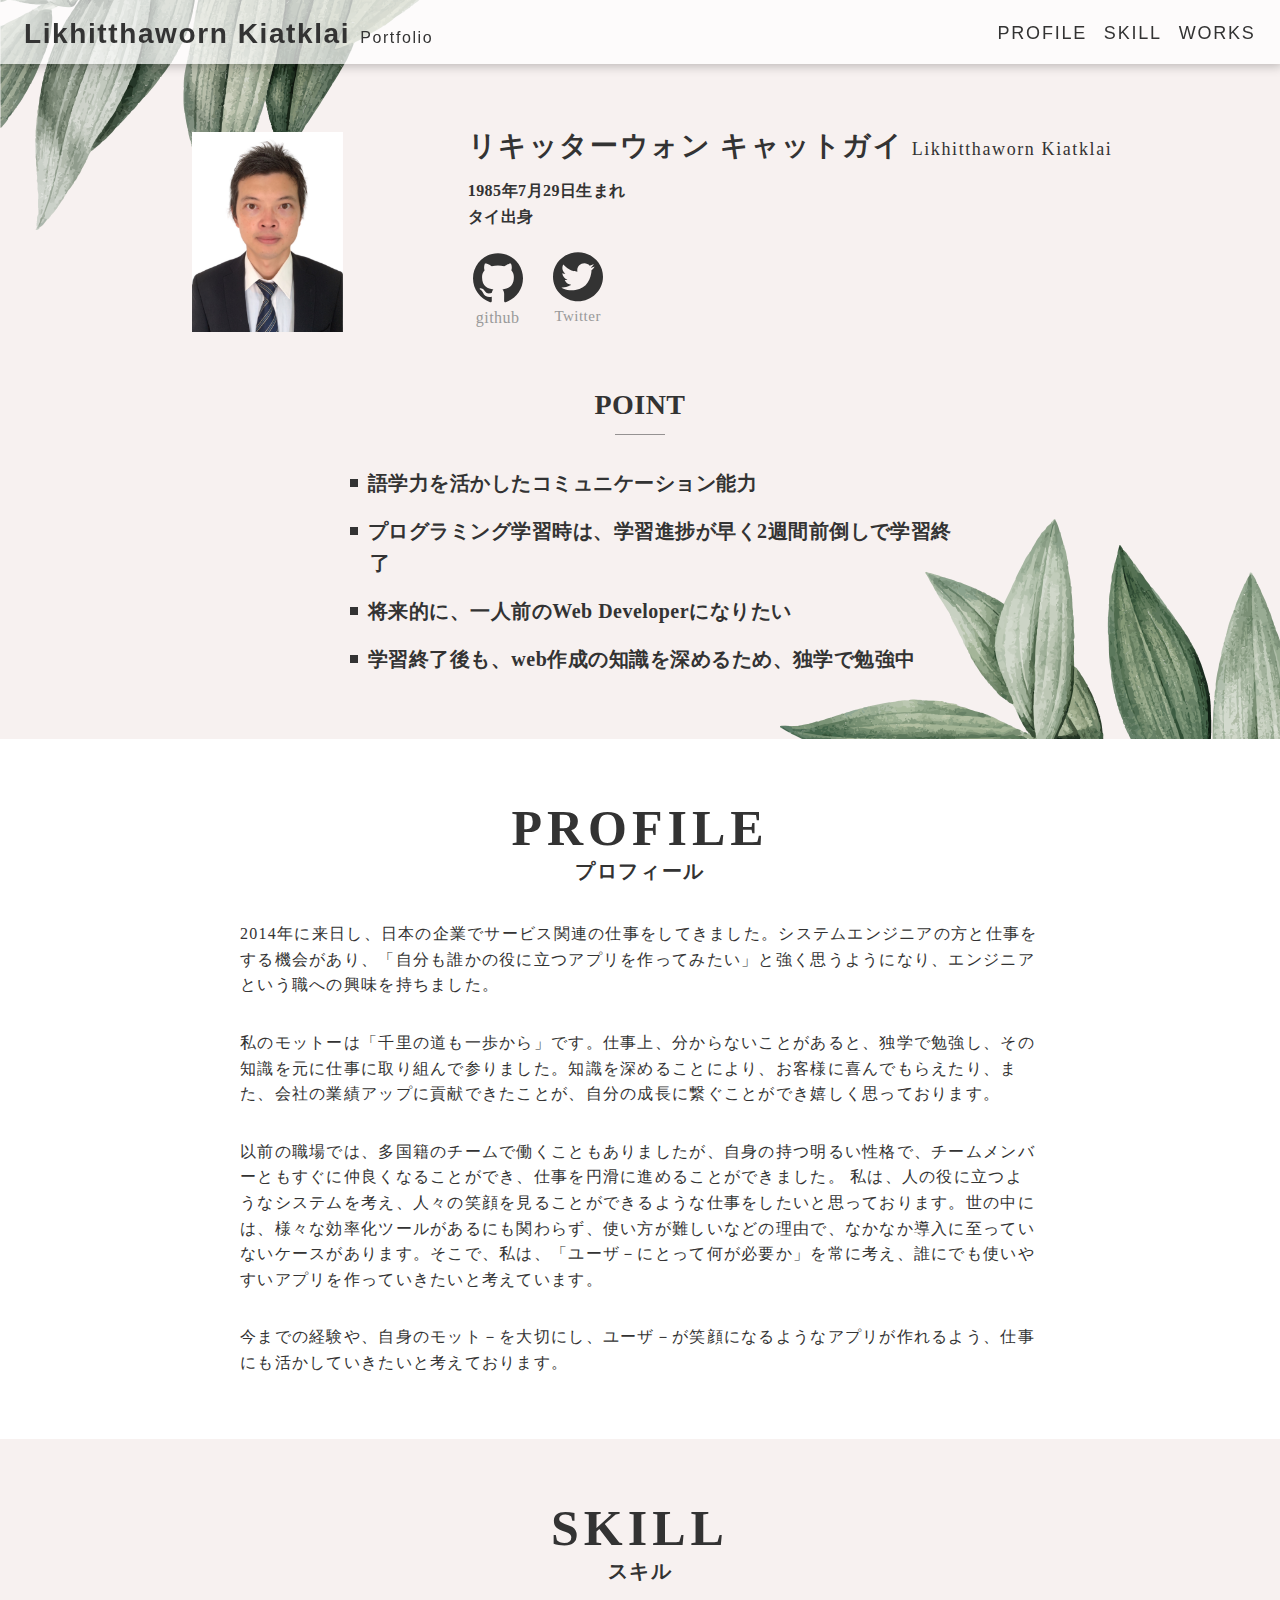
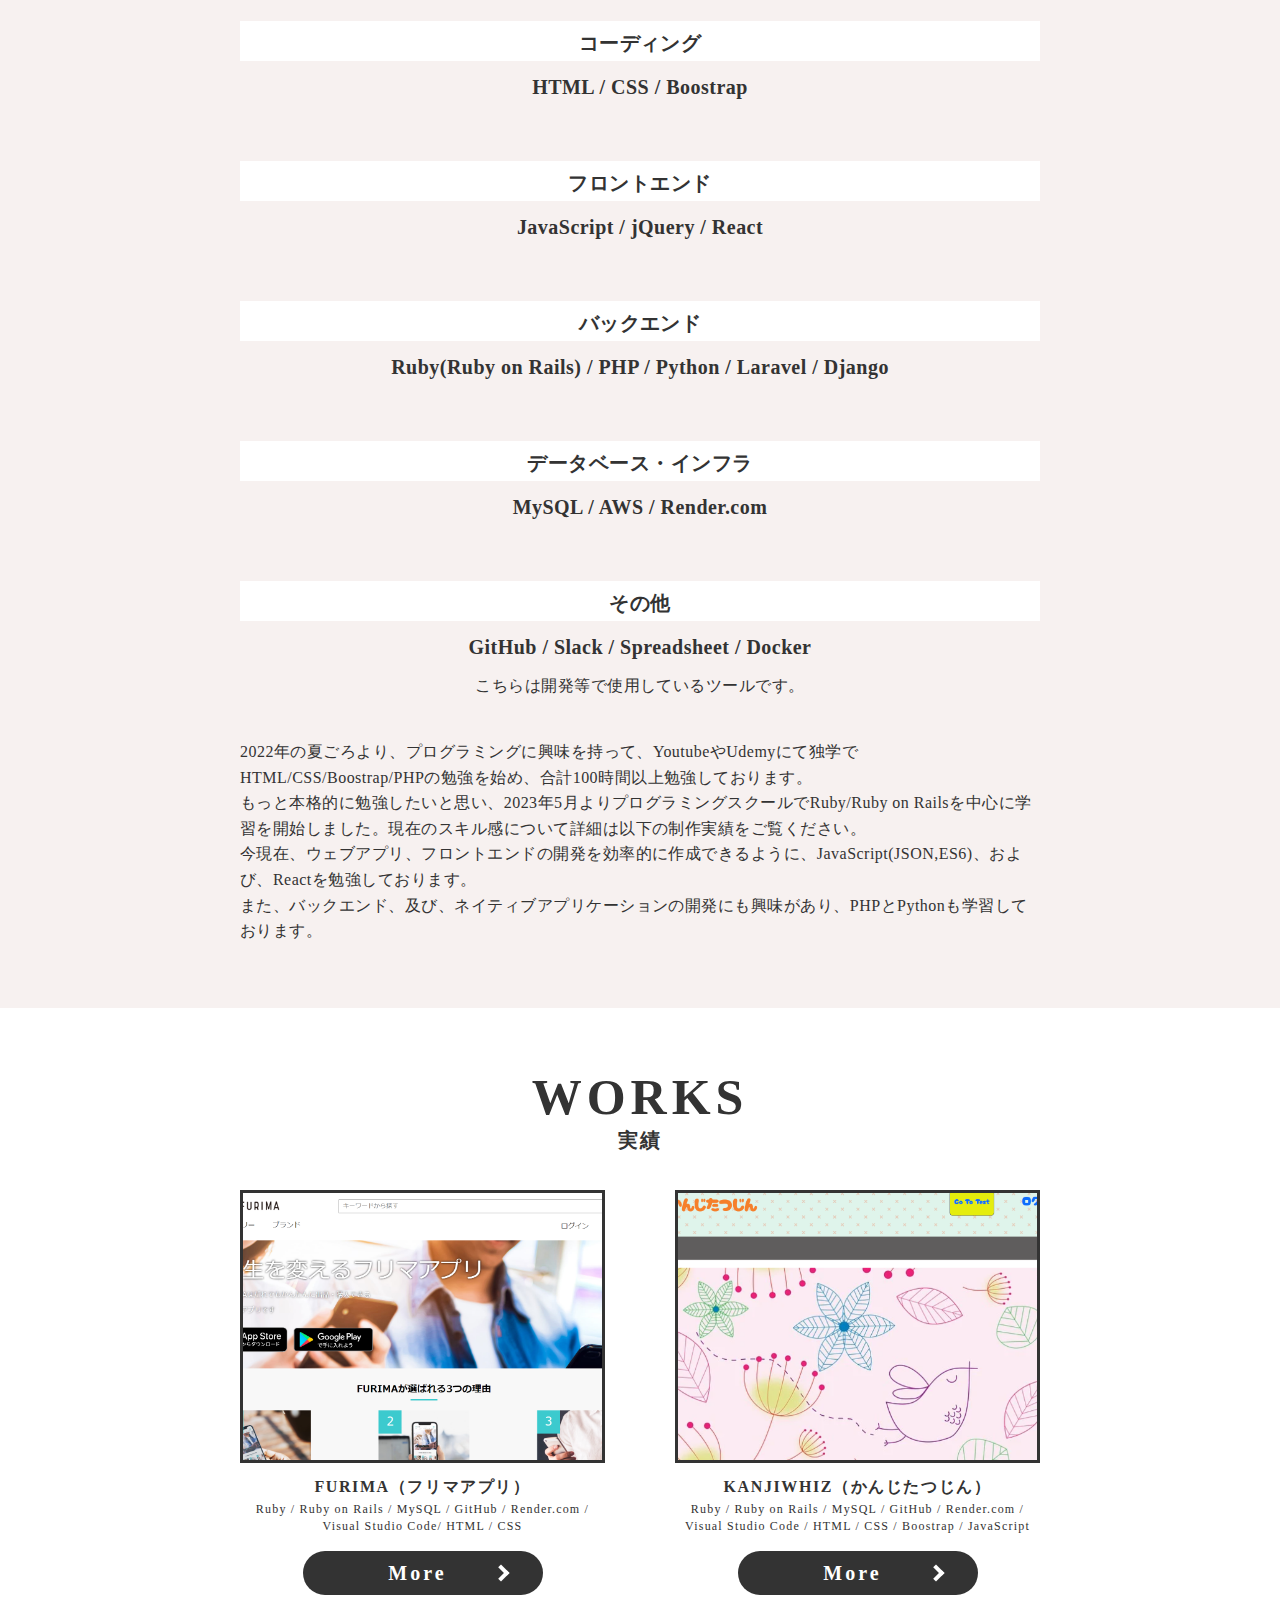
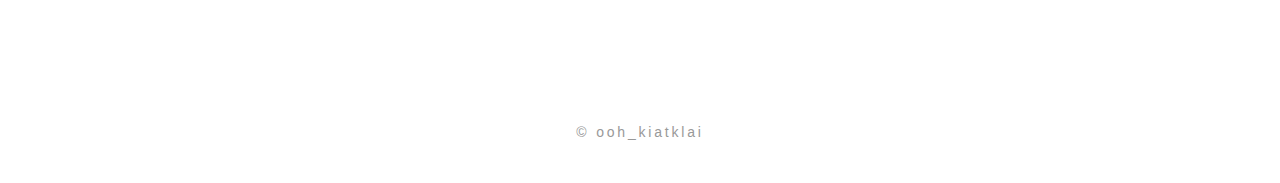
==== commit f284c609: "内容修正" ====
--- a/index.html
+++ b/index.html
@@ -67,7 +67,7 @@
             <ul class="firstview__point-list">
               <li class="firstview__point-item">語学力を活かしたコミュニケーション能力</li>
               <li class="firstview__point-item">プログラミング学習時は、学習進捗が早く2週間前倒しで学習終了</li>
-              <li class="firstview__point-item">オリジナルアプリとして小学生用漢字テストを開発</li>
+              <li class="firstview__point-item">将来的に、一人前のWeb Developerになりたい</li>
               <li class="firstview__point-item">学習終了後も、web作成の知識を深めるため、独学で勉強中</li>
             </ul>
           </div>
@@ -110,11 +110,11 @@
               </li>
               <li class="skill__item">
                 <h3>フロントエンド</h3>
-                <h4>JavaScript / jQuery</h4>
+                <h4>JavaScript / jQuery / React</h4>
               </li>
               <li class="skill__item">
                 <h3>バックエンド</h3>
-                <h4>Ruby（Ruby on Rails）</h4>
+                <h4>Ruby(Ruby on Rails) / PHP / Python / Laravel / Django</h4>
               </li>
               <li class="skill__item">
                 <h3>データベース・インフラ</h3>
@@ -122,7 +122,7 @@
               </li>
               <li class="skill__item">
                 <h3>その他</h3>
-                <h4>GitHub / Slack / Spreadsheet</h4>
+                <h4>GitHub / Slack / Spreadsheet / Docker</h4>
                 <p>
                   こちらは開発等で使用しているツールです。
                 </p>
@@ -137,7 +137,7 @@
               <br>
               今現在、ウェブアプリ、フロントエンドの開発を効率的に作成できるように、JavaScript(JSON,ES6)、および、Reactを勉強しております。
               <br>
-              また、バックエンド、及び、ネイティブアプリケーションの開発にも興味があり、Pythonを学習予定です。
+              また、バックエンド、及び、ネイティブアプリケーションの開発にも興味があり、PHPとPythonも学習しております。
             </p>
           </div>
         </div>
--- a/css/style.css
+++ b/css/style.css
@@ -1,6 +1,6 @@
 html,body,div,span,applet,object,iframe,h1,h2,h3,h4,h5,h6,p,blockquote,pre,a,abbr,acronym,address,big,cite,code,del,dfn,em,img,ins,kbd,q,s,samp,small,strike,strong,sub,sup,tt,var,b,u,i,center,dl,dt,dd,ol,ul,li,fieldset,form,label,legend,table,caption,tbody,tfoot,thead,tr,th,td,article,aside,canvas,details,embed,figure,figcaption,footer,header,hgroup,menu,nav,output,ruby,section,summary,time,mark,audio,video{margin:0;padding:0;border:0;font-size:100%;font:inherit;vertical-align:baseline}article,aside,details,figcaption,figure,footer,header,hgroup,menu,nav,section{display:block}body{line-height:1}ol,ul{list-style:none}blockquote,q{quotes:none}blockquote:before,blockquote:after,q:before,q:after{content:'';content:none}table{border-collapse:collapse;border-spacing:0}*,::before,::after{-webkit-box-sizing:border-box;box-sizing:border-box;background-repeat:no-repeat}::before,::after{text-decoration:inherit;vertical-align:inherit}html{cursor:default;line-height:1.5;-moz-tab-size:4;-o-tab-size:4;tab-size:4;-webkit-tap-highlight-color:transparent;-ms-text-size-adjust:100%;-webkit-text-size-adjust:100%;word-break:break-word}body{margin:0}h1{font-size:2em;margin:0.67em 0}dl dl,dl ol,dl ul,ol dl,ul dl{margin:0}ol ol,ol ul,ul ol,ul ul{margin:0}hr{color:inherit;height:0;overflow:visible}main{display:block}nav ol,nav ul{list-style:none;padding:0}pre{font-family:monospace, monospace;font-size:1em;overflow:auto;-ms-overflow-style:scrollbar}a{background-color:transparent}abbr[title]{text-decoration:underline;-webkit-text-decoration:underline dotted;text-decoration:underline dotted}b,strong{font-weight:bolder}code,kbd,samp{font-family:monospace, monospace;font-size:1em}small{font-size:80%}audio,canvas,iframe,img,svg,video{vertical-align:middle}audio,video{display:inline-block}audio:not([controls]){display:none;height:0}iframe{border-style:none}img{border-style:none}svg:not([fill]){fill:currentColor}svg:not(:root){overflow:hidden}table{border-collapse:collapse;border-color:inherit;text-indent:0}button,input,select{margin:0}button{overflow:visible;text-transform:none}button,[type="button"],[type="reset"],[type="submit"]{-webkit-appearance:button}fieldset{border:1px solid #a0a0a0;padding:0.35em 0.75em 0.625em}input{overflow:visible}legend{color:inherit;display:table;max-width:100%;white-space:normal}progress{display:inline-block;vertical-align:baseline}select{text-transform:none}textarea{margin:0;overflow:auto;resize:vertical;resize:block}[type="checkbox"],[type="radio"]{padding:0}[type="search"]{-webkit-appearance:textfield;outline-offset:-2px}::-webkit-inner-spin-button,::-webkit-outer-spin-button{height:auto}::-webkit-input-placeholder{color:inherit;opacity:0.54}::-webkit-search-decoration{-webkit-appearance:none}::-webkit-file-upload-button{-webkit-appearance:button;font:inherit}::-moz-focus-inner{border-style:none;padding:0}:-moz-focusring{outline:1px dotted ButtonText}:-moz-ui-invalid{box-shadow:none}details{display:block}dialog{background-color:white;border:solid;color:black;display:block;height:-moz-fit-content;height:-webkit-fit-content;height:fit-content;left:0;margin:auto;padding:1em;position:absolute;right:0;width:-moz-fit-content;width:-webkit-fit-content;width:fit-content}dialog:not([open]){display:none}summary{display:list-item}canvas{display:inline-block}template{display:none}a,area,button,input,label,select,summary,textarea,[tabindex]{-ms-touch-action:manipulation}[hidden]{display:none}[aria-busy="true"]{cursor:progress}[aria-controls]{cursor:pointer}[aria-disabled="true"],[disabled]{cursor:not-allowed}[aria-hidden="false"][hidden]{display:initial}[aria-hidden="false"][hidden]:not(:focus){clip:rect(0, 0, 0, 0);position:absolute}html{text-rendering:optimizeLegibility;height:100%;-webkit-box-sizing:border-box;box-sizing:border-box;font-size:62.5%}body{font-family:"Avenir","ヒラギノ角ゴ Pro","Hiragino Kaku Gothic Pro","Meiryo UI","メイリオ",Meiryo,"ＭＳ Ｐゴシック","MS PGothic",sans-serif;font-size:1.6rem;font-weight:400;line-height:1.4;letter-spacing:.03em;color:#333}a{text-decoration:underline;color:#333;-webkit-transition:.2s;transition:.2s}a:hover,a:active,a:focus{text-decoration:none}img{width:100%}img[src*="_pc"]{display:block;width:100%}@media screen and (max-width: 599px){img[src*="_pc"]{display:none}}img[src*="_sp"]{display:none}@media screen and (max-width: 599px){img[src*="_sp"]{display:block;width:100%}}.show-pc{display:block !important}@media screen and (max-width: 599px){.show-pc{display:none !important}}.show-sp{display:none !important}@media screen and (max-width: 599px){.show-sp{display:block !important}}section{padding:64px 3%}@media screen and (max-width: 599px){section{padding:40px 5%}}section:nth-of-type(2n){background-color:#F7F1F0}.section-inner{width:100%;max-width:800px;margin:0 auto}.heading h2{font-size:5rem;font-weight:800;text-align:center;letter-spacing:.1em;line-height:1}@media screen and (max-width: 599px){.heading h2{font-size:3rem}}.heading h2 span{display:block;margin:8px 0 0 0;font-size:2rem;letter-spacing:.08em;line-height:1}@media screen and (max-width: 599px){.heading h2 span{font-size:1.2rem}}.contents{margin:40px 0 0 0}@media screen and (max-width: 599px){.contents{margin:24px 0 0 0}}.bg-primary-color{background-color:#F7F1F0}.button{display:inline-block;position:relative;width:100%;max-width:240px;margin:0 auto;padding:.6em 3em .6em 2.5em;background:#333;border:0;border-radius:100px;text-align:center;color:#fff;font-size:2rem;font-weight:700;letter-spacing:.15em;line-height:1;text-decoration:none;-webkit-transition:.2s;transition:.2s;cursor:pointer}@media screen and (max-width: 767px){.button{padding:.6em 3em .6em 2.5em}}.button:after{content:"";position:absolute;top:50%;right:1.8em;width:.6em;height:.6em;border-top:4px solid #fff;border-right:4px solid #fff;-webkit-transition:.2s;transition:.2s;-webkit-transform:translateY(-50%) rotate(45deg);-ms-transform:translateY(-50%) rotate(45deg);transform:translateY(-50%) rotate(45deg)}.button:hover{opacity:.8}.button:hover:after{right:1.6em}.obj-fit-img img{font-family:"object-fit:cover";-o-object-fit:cover;object-fit:cover}.header{position:fixed;width:100%;padding:20px 24px 16px;background:rgba(255,255,255,0.7);-webkit-box-shadow:2px 2px 10px rgba(0,0,0,0.25);box-shadow:2px 2px 10px rgba(0,0,0,0.25);z-index:100;display:-webkit-box;display:-ms-flexbox;display:flex;-webkit-box-pack:justify;-ms-flex-pack:justify;justify-content:space-between;-webkit-box-align:center;-ms-flex-align:center;align-items:center}.header__logo h1{font-size:1.6rem;font-weight:400;letter-spacing:.1em;line-height:1;margin:0}.header__logo h1 a{text-decoration:none;-webkit-transition:.2s;transition:.2s}.header__logo h1 a:hover{opacity:.8}.header__logo-title{font-size:2.8rem;font-weight:900}@media screen and (max-width: 599px){.header__logo-title{font-size:2.4rem}}.header__logo-sub{margin:0 0 0 4px}@media screen and (max-width: 599px){.header__logo-sub{font-size:1.4rem}}@media screen and (max-width: 599px){.header__gnav{position:absolute;top:0;left:50%;-webkit-transform:translateX(-50%);-ms-transform:translateX(-50%);transform:translateX(-50%);width:100vw;height:100vh;background:#fff;z-index:110;opacity:0;-webkit-transition:visibility 0.5s, opacity 0.5s;transition:visibility 0.5s, opacity 0.5s;visibility:hidden}}.header__gnav-list{display:-webkit-box;display:-ms-flexbox;display:flex}@media screen and (max-width: 599px){.header__gnav-list{-ms-flex-wrap:wrap;flex-wrap:wrap}}@media screen and (max-width: 599px){.header__gnav-item{width:100%;margin:80px 0 0 0;padding:24px 0;text-align:center}}.header__gnav-item+.header__gnav-item{margin:0 0 0 16px}@media screen and (max-width: 599px){.header__gnav-item+.header__gnav-item{margin:0}}.header__gnav-item a{position:relative;font-size:1.8rem;letter-spacing:.1em;text-decoration:none;padding:0 .02em}@media screen and (max-width: 599px){.header__gnav-item a{display:block;font-size:2.4rem;letter-spacing:.15em}}.header__gnav-item a:before{content:'';position:absolute;left:0;bottom:-2px;width:0%;height:1px;background:#333;z-index:-1;-webkit-transition:all .3s;transition:all .3s}@media screen and (max-width: 599px){.header__gnav-item a:before{content:none}}.header__gnav-item a:hover:before{width:100%}.header .header__hamburger{display:none}@media screen and (max-width: 599px){.header .header__hamburger{z-index:100;position:relative;display:block;height:32px;width:32px;z-index:150}}.header .header__hamburger:hover{cursor:pointer}.header .header__hamburger>i{position:absolute;width:100%;height:3px;top:50%;left:50%;background-color:#333;pointer-events:auto;-webkit-transform:translateX(-50%) translateY(-50%);-ms-transform:translateX(-50%) translateY(-50%);transform:translateX(-50%) translateY(-50%)}.header .header__hamburger>i:before,.header .header__hamburger>i:after{position:absolute;display:block;width:100%;height:3px;left:50%;background-color:#333;content:"";-webkit-transition:-webkit-transform 0.35s;transition:-webkit-transform 0.35s;transition:transform 0.35s;transition:transform 0.35s, -webkit-transform 0.35s;-webkit-transform-origin:50% 50%;-ms-transform-origin:50% 50%;transform-origin:50% 50%}.header .header__hamburger>i:before{-webkit-transform:translate(-50%, -12px);-ms-transform:translate(-50%, -12px);transform:translate(-50%, -12px)}.header .header__hamburger>i:after{-webkit-transform:translate(-50%, 12px);-ms-transform:translate(-50%, 12px);transform:translate(-50%, 12px)}.header .header__hamburger.is-active>i{background-color:transparent}.header .header__hamburger.is-active>i:before{-webkit-transform:translate(-50%, -50%) rotate(45deg);-ms-transform:translate(-50%, -50%) rotate(45deg);transform:translate(-50%, -50%) rotate(45deg)}.header .header__hamburger.is-active>i:after{-webkit-transform:translate(-50%, -50%) rotate(-45deg);-ms-transform:translate(-50%, -50%) rotate(-45deg);transform:translate(-50%, -50%) rotate(-45deg)}@media screen and (max-width: 599px){.header .header__hamburger.is-active ~ .header__gnav{display:block;visibility:visible;opacity:1}}.footer{padding:0 5% 40px;color:#999;font-size:1.4rem;text-align:center;letter-spacing:.2em}@media screen and (max-width: 767px){.footer{padding:24px 5% 24px}}.firstview{padding:132px 5% 64px;background:#F7F1F0;overflow:hidden}@media screen and (max-width: 599px){.firstview{padding:132px 5% 80px}}.firstview-bg{position:relative;background:#F7F1F0;background-repeat:no-repeat, no-repeat;background-size:cover}.firstview-bg:before{content:"";position:absolute;width:500px;height:230px;background:url("../images/bg-firstview-left_pc.png") no-repeat border-box left top/contain;top:0;left:0}@media screen and (max-width: 599px){.firstview-bg:before{width:240px;height:140px;background:url("../images/bg-firstview-left_sp.png") no-repeat border-box left top/contain}}.firstview-bg:after{content:"";position:absolute;width:500px;height:220px;background:url("../images/bg-firstview-right_pc.png") no-repeat border-box right bottom/contain;bottom:0;right:0}@media screen and (max-width: 599px){.firstview-bg:after{width:200px;height:100px;background:url("../images/bg-firstview-right_sp.png") no-repeat border-box right bottom/contain}}.firstview__inner{position:relative;margin:0 auto;z-index:50}.firstview__main{display:-webkit-box;display:-ms-flexbox;display:flex;-webkit-box-pack:center;-ms-flex-pack:center;justify-content:center}@media screen and (max-width: 599px){.firstview__main{-webkit-box-orient:vertical;-webkit-box-direction:normal;-ms-flex-direction:column;flex-direction:column;-webkit-box-align:center;-ms-flex-align:center;align-items:center}}.firstview__main-pict img{width:200px;height:200px}@media screen and (max-width: 599px){.firstview__main-pict img{width:140px;height:140px}}.firstview__info{display:-webkit-box;display:-ms-flexbox;display:flex;-webkit-box-orient:vertical;-webkit-box-direction:normal;-ms-flex-direction:column;flex-direction:column;-webkit-box-pack:center;-ms-flex-pack:center;justify-content:center;margin:0 0 30px 100px}@media screen and (max-width: 1024px){.firstview__info{margin:0 0 30px 40px}}@media screen and (max-width: 599px){.firstview__info{margin:24px 0 0 0}}.firstview__info h2{display:-webkit-box;display:-ms-flexbox;display:flex;-webkit-box-align:baseline;-ms-flex-align:baseline;align-items:baseline;letter-spacing:.1em;line-height:1;margin:0}@media screen and (max-width: 767px){.firstview__info h2{-ms-flex-wrap:wrap;flex-wrap:wrap}}@media screen and (max-width: 599px){.firstview__info h2{text-align:center}}.firstview__info-name{font-size:2.8rem;font-weight:900}@media screen and (max-width: 599px){.firstview__info-name{font-size:2.6rem;width:100%}}.firstview__info-name-sm{margin:0 0 0 8px;font-size:1.8rem;font-weight:300}@media screen and (max-width: 767px){.firstview__info-name-sm{width:100%;margin:8px 0 0 0;text-align:left}}@media screen and (max-width: 599px){.firstview__info-name-sm{text-align:center;letter-spacing:.08em}}.firstview__info-origin-list{margin:16px 0 0 0}@media screen and (max-width: 599px){.firstview__info-origin-list{text-align:center}}.firstview__info-origin-item{margin:4px 0 0 0;font-weight:700}.firstview__info-account-list{display:-webkit-box;display:-ms-flexbox;display:flex;margin:20px 0 0 0}@media screen and (max-width: 599px){.firstview__info-account-list{-webkit-box-pack:center;-ms-flex-pack:center;justify-content:center}}.firstview__info-account-item{max-width:60px;margin:4px 0 0 0;text-align:center}.firstview__info-account-item+.firstview__info-account-item{margin:0 0 0 20px}@media screen and (max-width: 599px){.firstview__info-account-item+.firstview__info-account-item{margin:0 0 0 16px}}.firstview__info-account-item a{display:block;-webkit-transition:.2s;transition:.2s}.firstview__info-account-item a:hover{opacity:.8}.firstview__info-account-item a .firstview__info-account-pict{max-width:50px}.firstview__info-account-item a .firstview__info-account-name{display:inline-block;margin:4px 0 0 0;color:#999}.firstview__point{max-width:640px;margin:32px auto 0}.firstview__point-heading{text-align:center}.firstview__point-heading h3{position:relative;font-size:2.8rem;font-weight:800;line-height:1;padding:0 0 16px 0}.firstview__point-heading h3:before{content:"";position:absolute;left:50%;bottom:0;display:inline-block;width:50px;height:1px;-webkit-transform:translate(-50%);-ms-transform:translate(-50%);transform:translate(-50%);background-color:#333;opacity:.5}.firstview__point-list{display:-webkit-box;display:-ms-flexbox;display:flex;-webkit-box-orient:vertical;-webkit-box-direction:normal;-ms-flex-direction:column;flex-direction:column;margin:32px 0 0 30px}@media screen and (max-width: 599px){.firstview__point-list{margin:16px 0 0 0}}.firstview__point-item{width:auto;padding-left:1em;text-indent:-1em;font-size:2rem;font-weight:700;line-height:1.6;text-shadow:1px 0 0 #F7F1F0,1px 1px 0 #F7F1F0,0 1px 0 #F7F1F0,-1px 1px 0 #F7F1F0,-1px 0 0 #F7F1F0,-1px -1px 0 #F7F1F0,0 -1px 0 #F7F1F0,1px -1px 0 #F7F1F0}@media screen and (max-width: 599px){.firstview__point-item{font-size:1.8rem}}.firstview__point-item+.firstview__point-item{margin:16px 0 0 0}@media screen and (max-width: 599px){.firstview__point-item+.firstview__point-item{margin:8px 0 0 0}}.firstview__point-item::before{content:"";width:8px;height:8px;display:inline-block;background-color:#333;position:relative;top:-3px;margin-right:10px}.profile__text-area p{font-weight:400;line-height:1.6;letter-spacing:.08em}.profile__text-area p+p{margin:32px 0 0 0}@media screen and (max-width: 599px){.profile__text-area p+p{margin:16px 0 0 0}}.skill__item{text-align:center}.skill__item+.skill__item{margin:64px 0 0 0}@media screen and (max-width: 599px){.skill__item+.skill__item{margin:32px 0 0 0}}.skill__item h3{padding:12px 3% 8px;background-color:#fff;font-size:2rem;line-height:1;font-weight:700}@media screen and (max-width: 599px){.skill__item h3{font-size:1.8rem}}.skill__item h4{margin:16px 0 0 0;font-size:2rem;line-height:1;font-weight:700}@media screen and (max-width: 599px){.skill__item h4{margin:20px 0 0 0}}.skill__item p{margin:16px 0 0 0;line-height:1.6}@media screen and (max-width: 599px){.skill__item p{margin:12px 0 0 0;padding:0 3%;font-size:1.4rem}}.skill__item p+P{margin:4px 0 0 0}.skill__text-area{margin:40px 0 0 0}@media screen and (max-width: 599px){.skill__text-area{margin:24px 0 0 0}}.skill__text-area p{line-height:1.6}@media screen and (max-width: 599px){.skill__text-area p{font-size:1.5rem}}.skill__text-area p+p{margin:24px 0 0 0}@media screen and (max-width: 599px){.skill__text-area p+p{margin:8px 0 0 0}}.works__list{display:-webkit-box;display:-ms-flexbox;display:flex;-ms-flex-wrap:wrap;flex-wrap:wrap}.works__item{width:calc(1 / 2 * 100% - 35px);margin:0 0 64px 0}@media screen and (max-width: 1024px){.works__item{width:calc(1 / 2 * 100% - 20px);margin:0 0 40px 0}}@media screen and (max-width: 767px){.works__item{width:calc(1 / 2 * 100% - 12px)}}@media screen and (max-width: 599px){.works__item{width:100%;margin:0}}.works__item:nth-child(2n){margin:0 0 0 70px}@media screen and (max-width: 1024px){.works__item:nth-child(2n){margin:0 0 0 40px}}@media screen and (max-width: 767px){.works__item:nth-child(2n){margin:0 0 0 24px}}@media screen and (max-width: 599px){.works__item+.works__item{margin:48px 0 0 0}}.works__item-pict{border:3px solid #333;overflow:hidden}.works__item-pict a{display:block;padding:calc(272 / 365 * 100% / 2);background:no-repeat;background-size:cover;background-position:center}.works__item-pict a img{padding:100%;-webkit-transition:.2s;transition:.2s}.works__item-pict a:hover{-webkit-transform:scale(1.1, 1.1);-ms-transform:scale(1.1, 1.1);transform:scale(1.1, 1.1)}.works__item-pict a:hover img{-webkit-transform:scale(1.1, 1.1);-ms-transform:scale(1.1, 1.1);transform:scale(1.1, 1.1)}.works__item-text-block{text-align:center;margin:12px 0 0 0;padding:0 .5em}.works__item-text-block h3{font-size:1.6rem;font-weight:700;letter-spacing:0.1em;line-height:1.5}@media screen and (max-width: 599px){.works__item-text-block h3{font-size:2rem}}.works__item-text-block p{margin:2px 0 0 0;font-size:1.2rem;letter-spacing:.1em}@media screen and (max-width: 599px){.works__item-text-block p{font-size:1.4rem}}.works__item-btn-block{display:-webkit-box;display:-ms-flexbox;display:flex;-webkit-box-pack:center;-ms-flex-pack:center;justify-content:center;margin:16px 0 0 0}.p-work-firstview .section-inner{padding:64px 0 0}@media screen and (max-width: 599px){.p-work-firstview .section-inner{padding:80px 0 0}}.p-work-firstview h2{padding:14px 16px 8px;background:#F7F1F0;font-size:3.2rem;font-weight:800;text-align:center;letter-spacing:.1em}@media screen and (max-width: 599px){.p-work-firstview h2{font-size:2.6rem}}.p-work-firstview__pict{margin:20px 0 0 0;border:3px solid #333}.p-work-firstview__text-area{margin:24px 0 0 0;text-align:center}@media screen and (max-width: 599px){.p-work-firstview__text-area{margin:16px 0 0 0}}.p-work-firstview__text-area h3{font-size:2.6rem;font-weight:700;line-height:1.6}.p-work-firstview__text{margin:6px 0 0 0;line-height:1.6}.p-work-firstview__text-link{display:-webkit-box;display:-ms-flexbox;display:flex;-webkit-box-pack:center;-ms-flex-pack:center;justify-content:center;-webkit-box-align:start;-ms-flex-align:start;align-items:flex-start;margin:8px 0 0 0}.p-work-firstview__text-link:before{content:"";display:inline-block;width:20px;height:20px;background-image:url("../images/icon-firstview-info-github.svg");background-size:contain;vertical-align:bottom;margin:0 8px 0 0}.p-work-summary__item{text-align:center}.p-work-summary__item+.p-work-summary__item{margin:64px 0 0 0}@media screen and (max-width: 599px){.p-work-summary__item+.p-work-summary__item{margin:32px 0 0 0}}.p-work-summary__item h3{padding:12px 3% 8px;font-size:2.6rem;line-height:1;font-weight:700;background-color:#fff}@media screen and (max-width: 599px){.p-work-summary__item h3{font-size:2.2rem}}.p-work-summary__item h4{margin:32px 0 0 0;font-size:2rem;line-height:1;font-weight:700}@media screen and (max-width: 599px){.p-work-summary__item h4{margin:20px 0 0 0;font-size:2rem}}.p-work-summary__item h4+.p-work-summary__item-table{margin:4px auto 0}@media screen and (max-width: 599px){.p-work-summary__item h4+.p-work-summary__item-table{margin:8px auto 0}}.p-work-summary__item-table{width:100%;max-width:600px;margin:25px auto 0}.p-work-summary__item-table+h4{margin:40px 0 0 0}@media screen and (max-width: 599px){.p-work-summary__item-table tr{display:-webkit-box;display:-ms-flexbox;display:flex;-ms-flex-wrap:wrap;flex-wrap:wrap}}.p-work-summary__item-table tr+tr{padding:15px 0 0}.p-work-summary__item-table th{width:calc(1 / 3 * 100%);padding:15px 0 10px;border-bottom:3px solid rgba(51,51,51,0.5);font-size:2rem;font-weight:700;text-align:center}@media screen and (max-width: 599px){.p-work-summary__item-table th{width:100%;padding:0;border-bottom:none;font-size:1.8rem}}.p-work-summary__item-table td{width:calc(2 / 3 * 100%);padding:0 0 0 60px;border-bottom:1px solid rgba(51,51,51,0.5);font-size:2rem;text-align:left}@media screen and (max-width: 599px){.p-work-summary__item-table td{width:100%;padding:4px 0 8px;font-size:1.6rem;text-align:center}}.p-work-summary__item-table td a{text-decoration-thickness:1px}.p-work-outline__text p+p{margin:16px 0 0 0}@media screen and (max-width: 599px){.p-work-outline__text p+p{margin:12px 0 0 0}}.p-work-about__item+.p-work-about__item{margin:52px 0 0 0}@media screen and (max-width: 599px){.p-work-about__item+.p-work-about__item{margin:32px 0 0 0}}.p-work-about__item h3{padding:12px 3% 8px;background-color:#fff;font-size:2.6rem;line-height:1;font-weight:700;text-align:center}@media screen and (max-width: 599px){.p-work-about__item h3{font-size:1.8rem}}.p-work-about__item-block{margin:24px 0 0 0;padding:0 16px 0}@media screen and (max-width: 599px){.p-work-about__item-block{margin:18px 0 0 0;padding:0 8px 0}}.p-work-about__item-block-2column{display:-webkit-box;display:-ms-flexbox;display:flex;-webkit-box-pack:center;-ms-flex-pack:center;justify-content:center;margin:36px 0 0 0}@media screen and (max-width: 599px){.p-work-about__item-block-2column{-ms-flex-wrap:wrap;flex-wrap:wrap}}.p-work-about__item-block-pict{max-width:300px;width:calc(3 / 11 * 100% + 100px)}@media screen and (max-width: 599px){.p-work-about__item-block-pict{max-width:160px;width:100%}}.p-work-about__item-block-text{width:calc(8 / 11 * 100% - 32px);margin:0 0 0 32px}@media screen and (max-width: 599px){.p-work-about__item-block-text{width:100%;margin:16px 0 0 0}}.p-work-about__item-block p{line-height:1.6}.p-work-about__item-block p+p{margin:16px 0 0 0}@media screen and (max-width: 599px){.p-work-about__item-block p+p{margin:8px 0 0 0}}.p-work-others__list{display:-webkit-box;display:-ms-flexbox;display:flex;-ms-flex-wrap:wrap;flex-wrap:wrap}.p-work-others__item{width:calc(1 / 2 * 100% - 35px);margin:0 0 64px 0}@media screen and (max-width: 1024px){.p-work-others__item{width:calc(1 / 2 * 100% - 20px);margin:0 0 40px 0}}@media screen and (max-width: 767px){.p-work-others__item{width:calc(1 / 2 * 100% - 12px)}}@media screen and (max-width: 599px){.p-work-others__item{width:100%;margin:0}}.p-work-others__item:nth-child(2n){margin:0 0 0 70px}@media screen and (max-width: 1024px){.p-work-others__item:nth-child(2n){margin:0 0 0 40px}}@media screen and (max-width: 767px){.p-work-others__item:nth-child(2n){margin:0 0 0 24px}}@media screen and (max-width: 599px){.p-work-others__item+.p-work-others__item{margin:48px 0 0 0}}.p-work-others__item-pict{border:3px solid #333;overflow:hidden}.p-work-others__item-pict a{display:block;padding:calc(272 / 365 * 100% / 2);background:no-repeat;background-size:cover;background-position:center}.p-work-others__item-pict a img{-webkit-transition:.2s;transition:.2s}.p-work-others__item-pict a:hover{-webkit-transform:scale(1.1, 1.1);-ms-transform:scale(1.1, 1.1);transform:scale(1.1, 1.1)}.p-work-others__item-pict a:hover img{-webkit-transform:scale(1.1, 1.1);-ms-transform:scale(1.1, 1.1);transform:scale(1.1, 1.1)}.p-work-others__item-text-block{text-align:center;margin:12px 0 0 0;padding:0 .5em}.p-work-others__item-text-block h3{font-size:1.6rem;font-weight:700;letter-spacing:0.1em;line-height:1.5}@media screen and (max-width: 599px){.p-work-others__item-text-block h3{font-size:2rem}}.p-work-others__item-text-block p{margin:2px 0 0 0;font-size:1.2rem;letter-spacing:.1em}@media screen and (max-width: 599px){.p-work-others__item-text-block p{font-size:1.4rem}}.p-work-others__item-btn-block{display:-webkit-box;display:-ms-flexbox;display:flex;-webkit-box-pack:center;-ms-flex-pack:center;justify-content:center;margin:16px 0 0 0}
 /*# sourceMappingURL=style.css.map */
-@import url('https://fonts.googleapis.com/css2?family=Kaisei+Decol&family=Zen+Kurenaido&display=swap');
+@import url('https://fonts.googleapis.com/css2?family=BIZ+UDMincho&display=swap');
 *{
-  font-family: 'Kaisei Decol', serif;
+  font-family: "BIZ UDMincho", serif;
 }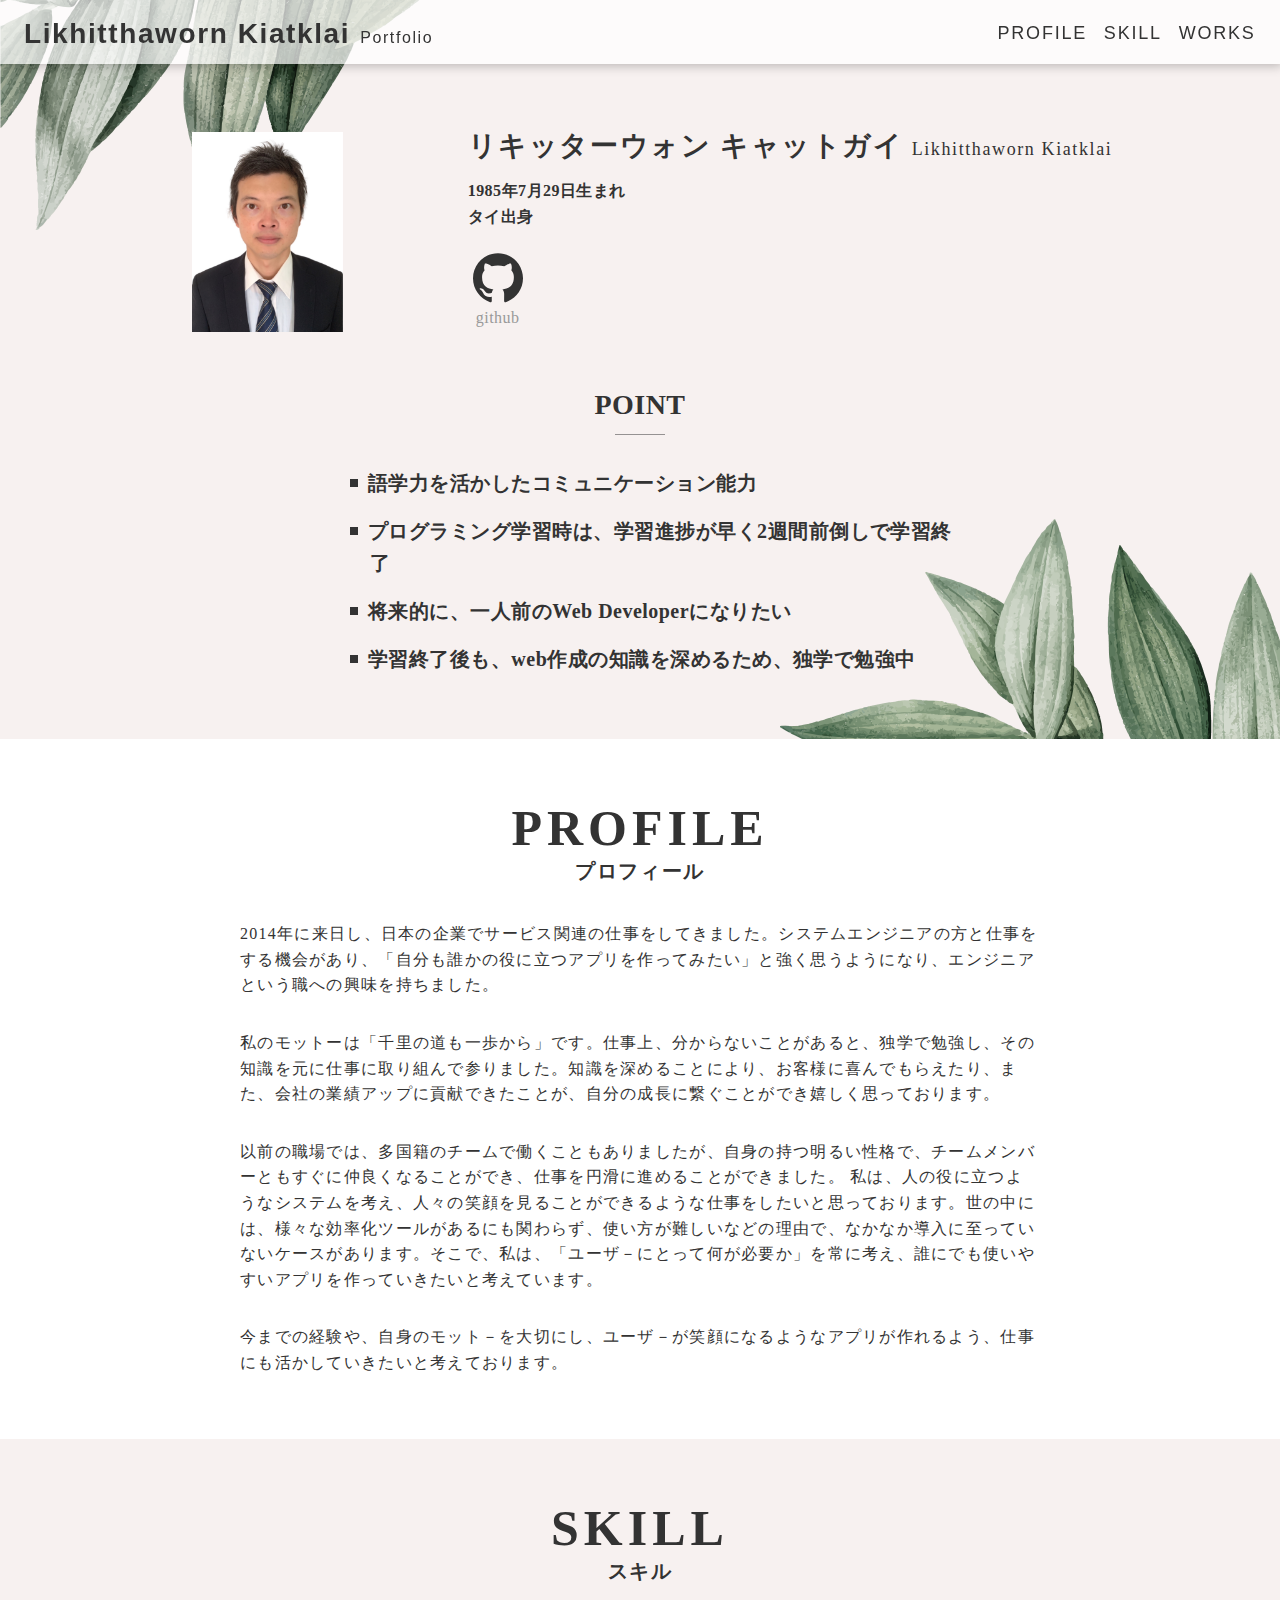
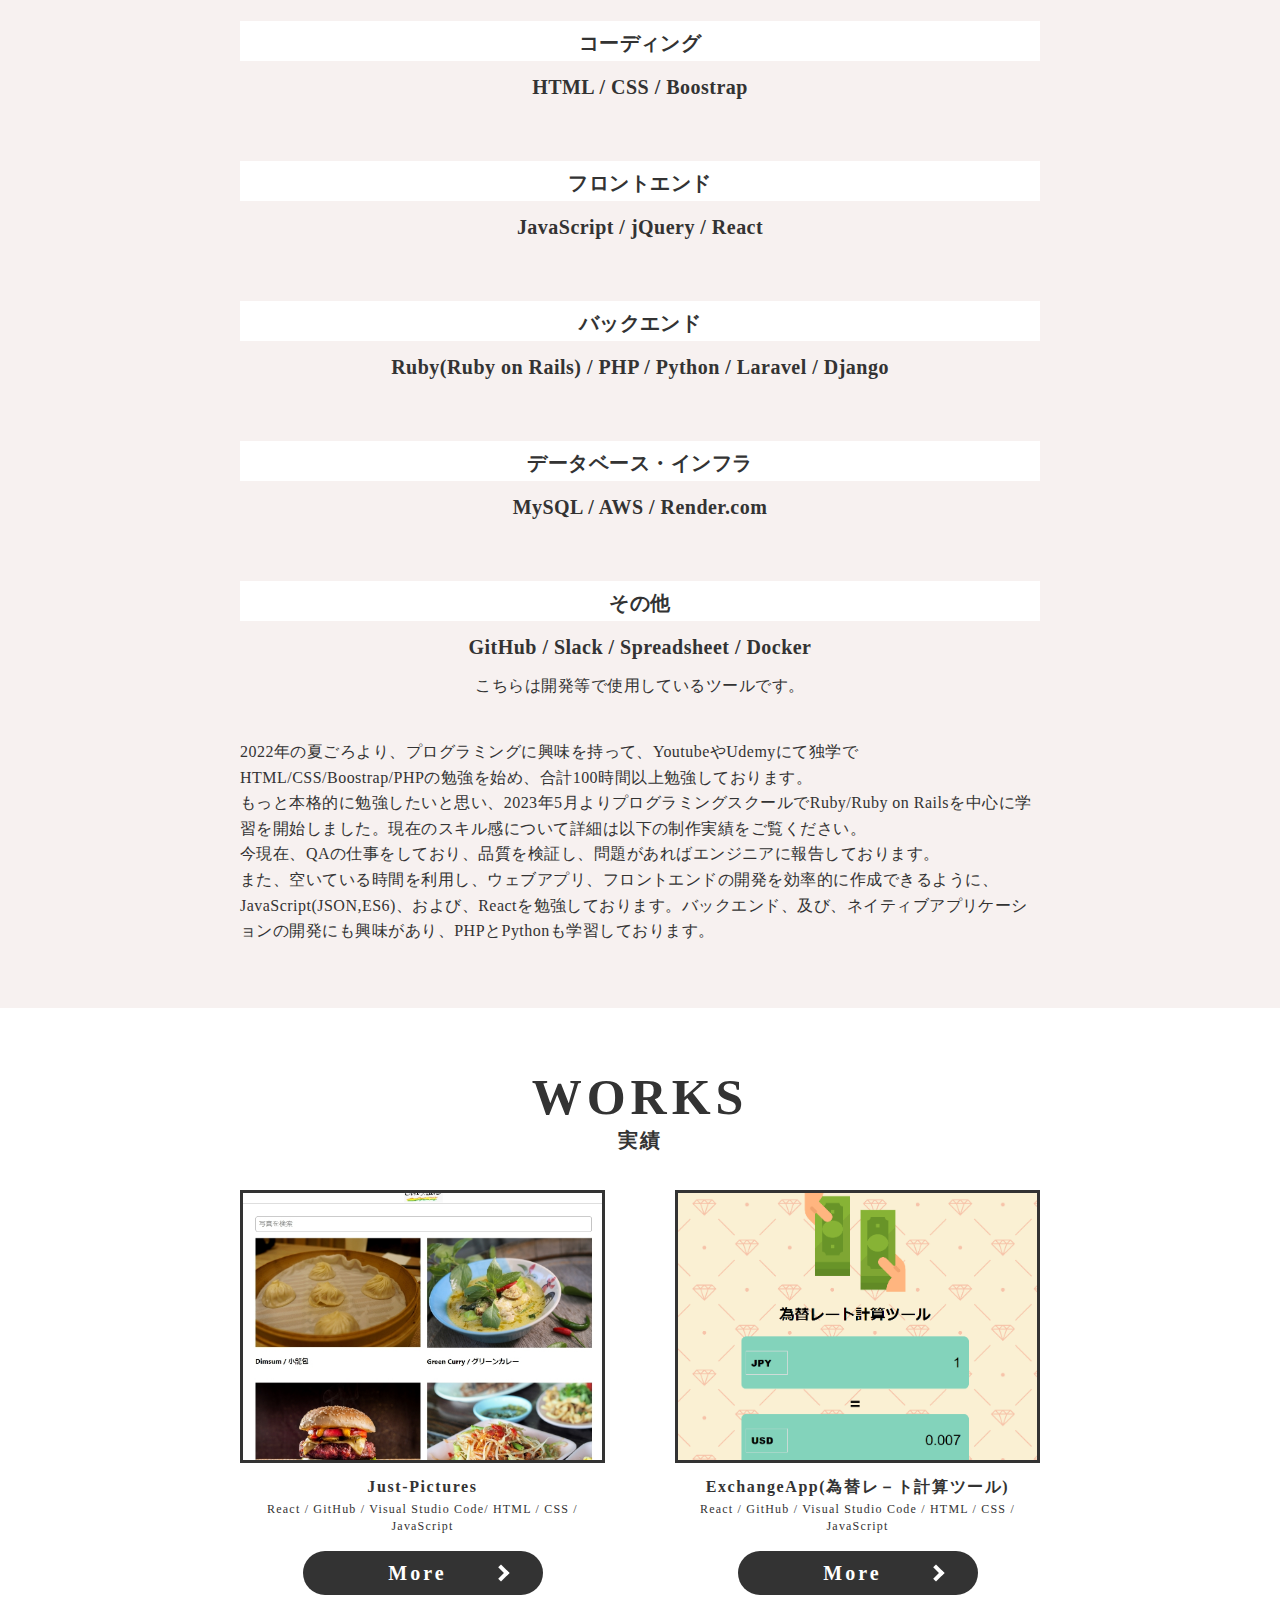
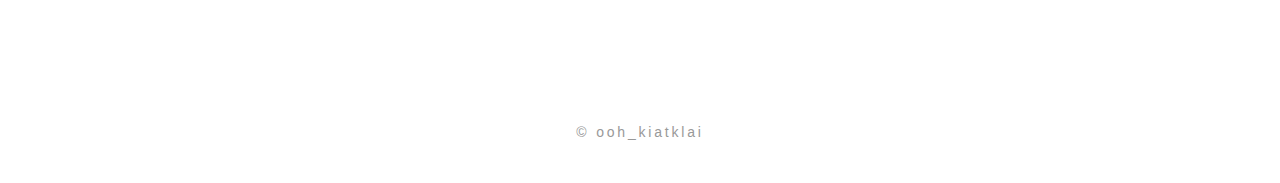
==== commit 387d7850: "内容修正1" ====
--- a/index.html
+++ b/index.html
@@ -49,12 +49,6 @@
                   <a href="https://github.com/kiatklai" target="_blank">
                     <img src="./images/icon-firstview-info-github.svg" class="firstview__info-account-pict">
                     <span  class="firstview__info-account-name">github</span>
-                  </a>
-                </li>
-                <li class="firstview__info-account-item" style="margin-top: 3px;">
-                  <a href="https://twitter.com/ooh_kiatklai" target="_blank">
-                    <img src="./images/icon-firstview-info-twitter.svg" class="firstview__info-account-pict">
-                    <span  class="firstview__info-account-name" style="font-size: 15px;">Twitter</span>
                   </a>
                 </li>
               </ul>
@@ -135,9 +129,9 @@
               <br>
               もっと本格的に勉強したいと思い、2023年5月よりプログラミングスクールでRuby/Ruby on Railsを中心に学習を開始しました。現在のスキル感について詳細は以下の制作実績をご覧ください。
               <br>
-              今現在、ウェブアプリ、フロントエンドの開発を効率的に作成できるように、JavaScript(JSON,ES6)、および、Reactを勉強しております。
+              今現在、QAの仕事をしており、品質を検証し、問題があればエンジニアに報告しております。
               <br>
-              また、バックエンド、及び、ネイティブアプリケーションの開発にも興味があり、PHPとPythonも学習しております。
+              また、空いている時間を利用し、ウェブアプリ、フロントエンドの開発を効率的に作成できるように、JavaScript(JSON,ES6)、および、Reactを勉強しております。バックエンド、及び、ネイティブアプリケーションの開発にも興味があり、PHPとPythonも学習しております。
             </p>
           </div>
         </div>
@@ -151,11 +145,11 @@
             <ul class="works__list">
               <li class="works__item">
                 <div class="works__item-pict">
-                  <a href="works/01.html" style="background-image:url('./images/furima.png');"></a>
+                  <a href="works/01.html" style="background-image:url('./images/just-pictures1.jpg');"></a>
                 </div>
                 <div class="works__item-text-block">
-                  <h3>FURIMA（フリマアプリ）</h3>
-                  <p>Ruby / Ruby on Rails / MySQL / GitHub / Render.com / Visual Studio Code/ HTML / CSS </p>
+                  <h3>Just-Pictures</h3>
+                  <p>React / GitHub / Visual Studio Code/ HTML / CSS / JavaScript</p>
                 </div>
                 <div class="works__item-btn-block">
                   <a href="works/01.html" class="button">More</a>
@@ -163,11 +157,11 @@
               </li>
               <li class="works__item">
                 <div class="works__item-pict">
-                  <a href="works/02.html" style="background-image:url('./images/kanjiwhiz1.png');"></a>
+                  <a href="works/02.html" style="background-image:url('./images/exchangeApp1.png');"></a>
                 </div>
                 <div class="works__item-text-block">
-                  <h3>KANJIWHIZ（かんじたつじん）</h3>
-                <p>Ruby / Ruby on Rails / MySQL / GitHub / Render.com / Visual Studio Code / HTML / CSS / Boostrap / JavaScript</p>
+                  <h3>ExchangeApp(為替レ－ト計算ツール)</h3>
+                <p>React / GitHub  / Visual Studio Code / HTML / CSS / JavaScript</p>
                 </div>
                 <div class="works__item-btn-block">
                   <a href="works/02.html" class="button">More</a>
